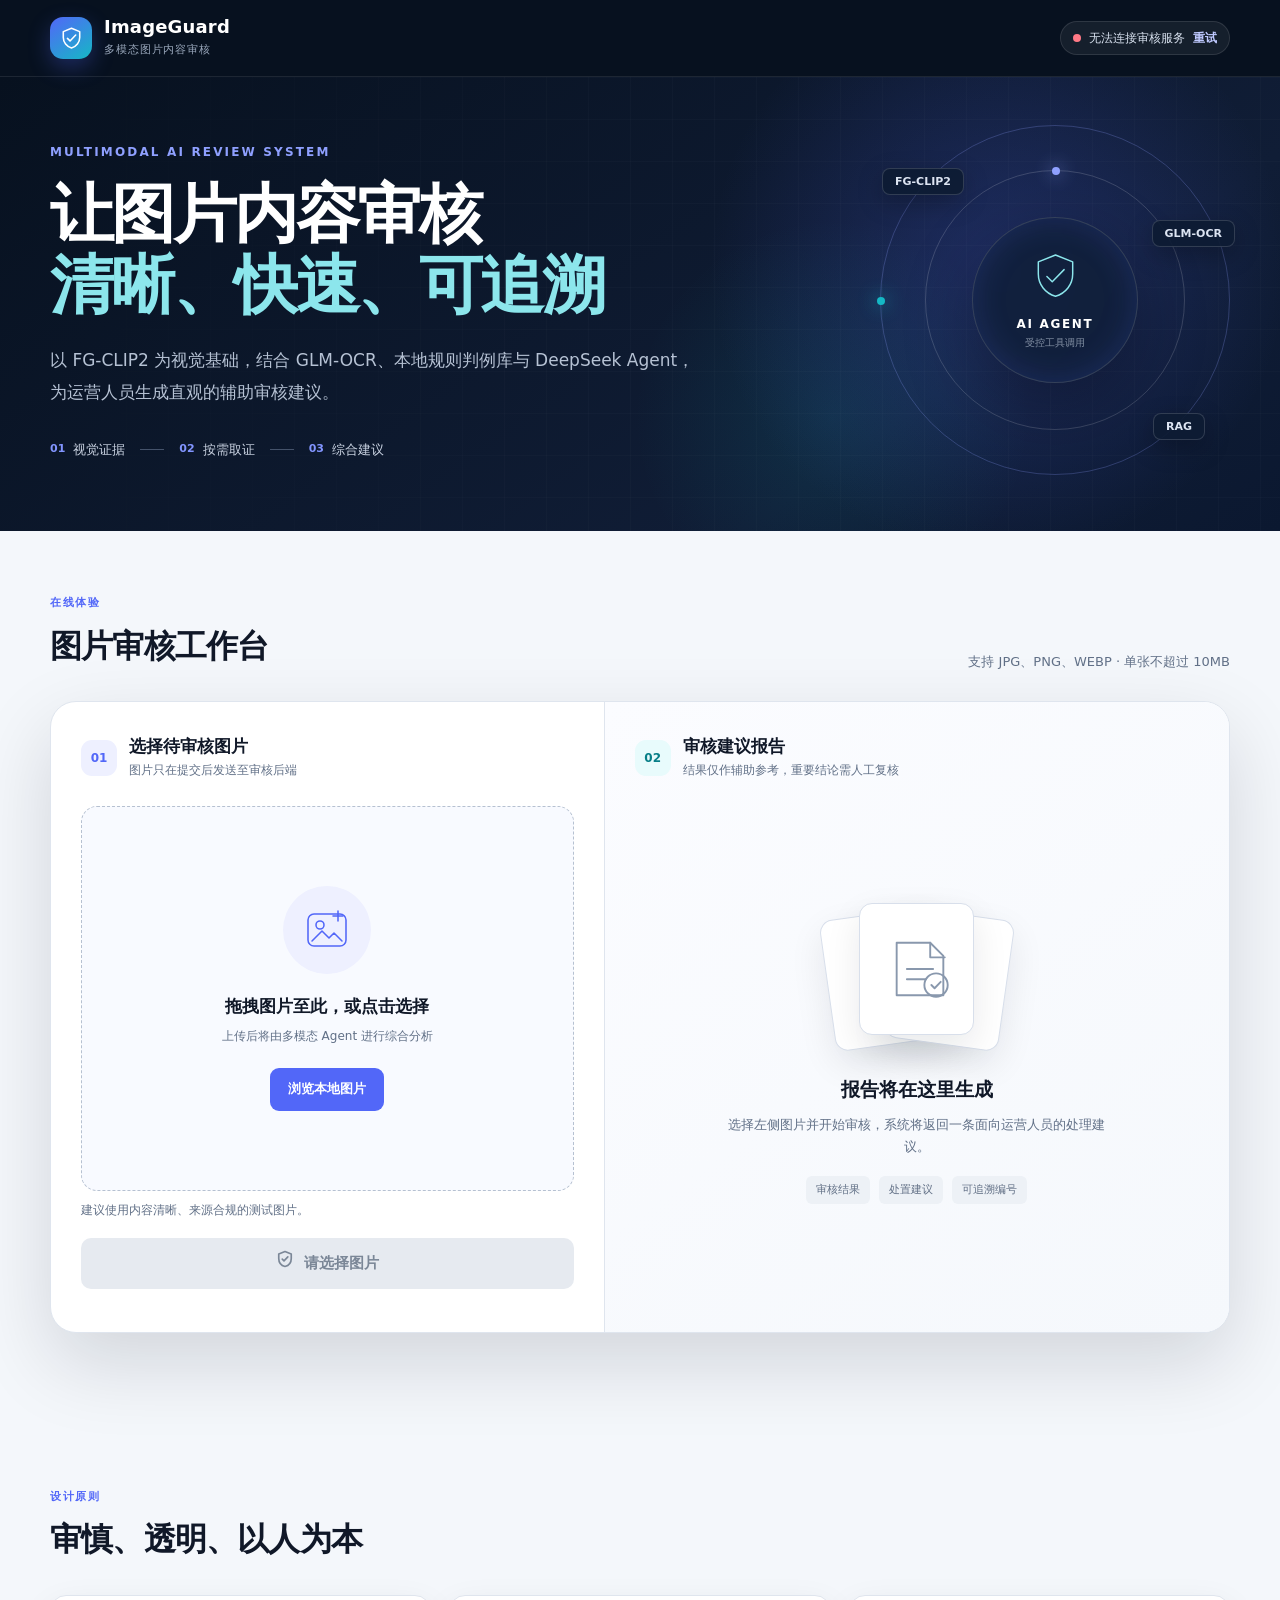
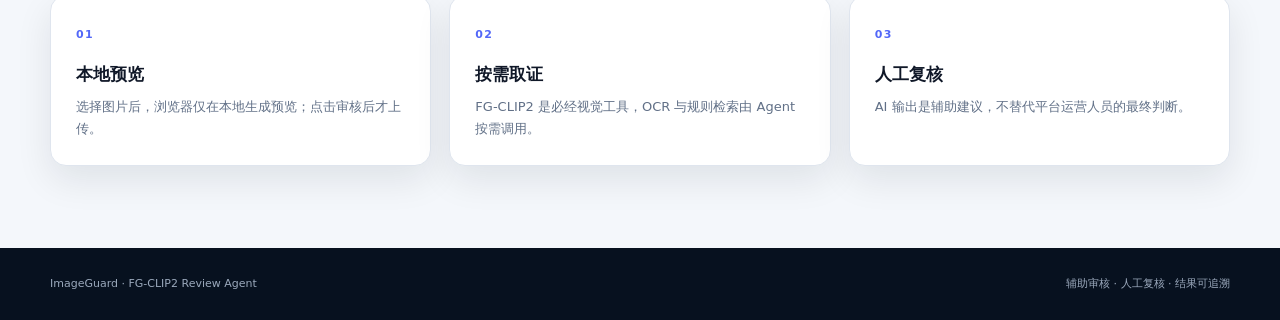
==== frontend/index.html @ df803a8f "feat: add local RAG and review frontend Co-Authored-By: Claude <noreply@anthropic.com>" ====
<!doctype html>
<html lang="zh-CN">
<head>
  <meta charset="utf-8">
  <meta name="viewport" content="width=device-width, initial-scale=1">
  <meta name="description" content="基于 FG-CLIP2、GLM-OCR、RAG 与 DeepSeek Agent 的图片内容辅助审核系统">
  <title>ImageGuard｜智能图片审核</title>
  <link rel="stylesheet" href="./styles.css">
  <script src="./app.js" defer></script>
</head>
<body>
  <a class="skip-link" href="#reviewWorkspace">跳到审核工作台</a>

  <div id="modeBanner" class="mode-banner" hidden>
    <div class="shell mode-banner__inner">
      <strong id="modeBannerTitle">本地界面预览</strong>
      <span id="modeBannerText">当前为离线预览，可体验选图与页面交互。启动后端后请访问 http://localhost:8000/ 进行审核。</span>
      <button id="copyAddressButton" class="banner-action" type="button">复制访问地址</button>
    </div>
  </div>

  <header class="topbar">
    <div class="shell topbar__inner">
      <a class="brand" href="./" aria-label="ImageGuard 首页">
        <span class="brand__mark" aria-hidden="true">
          <svg viewBox="0 0 32 32"><path d="M16 3 5.5 7.2v7.4c0 6.4 4.3 11.9 10.5 13.6 6.2-1.7 10.5-7.2 10.5-13.6V7.2L16 3Z"/><path d="m10.8 15.9 3.3 3.2 7.3-7.5"/></svg>
        </span>
        <span class="brand__text"><strong>ImageGuard</strong><small>多模态图片内容审核</small></span>
      </a>

      <div class="topbar__right">
        <div id="servicePill" class="service-pill service-pill--checking" role="status" aria-live="polite">
          <span class="service-pill__dot" aria-hidden="true"></span>
          <span id="serviceText">正在连接审核服务</span>
          <button id="healthRetryButton" class="inline-action" type="button" hidden>重试</button>
        </div>
      </div>
    </div>
  </header>

  <main>
    <section class="hero shell" aria-labelledby="heroTitle">
      <div class="hero__copy">
        <span class="hero__kicker">MULTIMODAL AI REVIEW SYSTEM</span>
        <h1 id="heroTitle">让图片内容审核<br><em>清晰、快速、可追溯</em></h1>
        <p>以 FG-CLIP2 为视觉基础，结合 GLM-OCR、本地规则判例库与 DeepSeek Agent，为运营人员生成直观的辅助审核建议。</p>
        <div class="capability-row" aria-label="系统能力">
          <span><b>01</b> 视觉证据</span>
          <i aria-hidden="true"></i>
          <span><b>02</b> 按需取证</span>
          <i aria-hidden="true"></i>
          <span><b>03</b> 综合建议</span>
        </div>
      </div>

      <div class="hero__visual" aria-hidden="true">
        <div class="visual-orbit visual-orbit--outer"></div>
        <div class="visual-orbit visual-orbit--inner"></div>
        <div class="visual-core">
          <svg viewBox="0 0 64 64"><path d="M32 7 12 15v14c0 12.2 8.2 22.6 20 26 11.8-3.4 20-13.8 20-26V15L32 7Z"/><path d="m22 32 6.2 6L42 24"/></svg>
          <strong>AI AGENT</strong><span>受控工具调用</span>
        </div>
        <span class="orbit-chip orbit-chip--vision">FG-CLIP2</span>
        <span class="orbit-chip orbit-chip--ocr">GLM-OCR</span>
        <span class="orbit-chip orbit-chip--rag">RAG</span>
      </div>
    </section>

    <section id="reviewWorkspace" class="workspace-section" aria-labelledby="workspaceTitle">
      <div class="shell">
        <div class="section-heading">
          <div><span>在线体验</span><h2 id="workspaceTitle">图片审核工作台</h2></div>
          <p>支持 JPG、PNG、WEBP · 单张不超过 10MB</p>
        </div>

        <div class="review-board">
          <section class="upload-pane" aria-labelledby="uploadTitle">
            <div class="pane-heading">
              <span class="pane-number">01</span>
              <div><h3 id="uploadTitle">选择待审核图片</h3><p>图片只在提交后发送至审核后端</p></div>
            </div>

            <input id="fileInput" class="sr-only" type="file" accept="image/jpeg,image/png,image/webp">
            <button id="dropZone" class="drop-zone" type="button" aria-describedby="fileHelp">
              <span id="emptyUpload" class="empty-upload">
                <span class="empty-upload__icon" aria-hidden="true">
                  <svg viewBox="0 0 48 48"><rect x="5" y="8" width="38" height="32" rx="6"/><circle cx="17" cy="19" r="4"/><path d="m9 35 10-10 7 7 5-5 8 8"/><path d="M35 5v10m-5-5h10"/></svg>
                </span>
                <strong>拖拽图片至此，或点击选择</strong>
                <span>上传后将由多模态 Agent 进行综合分析</span>
                <span class="choose-button">浏览本地图片</span>
              </span>
              <span id="previewWrap" class="preview-wrap" hidden>
                <img id="imagePreview" alt="待审核图片预览">
                <span class="preview-shade"><b>待审核图片</b><small>点击可重新选择</small></span>
              </span>
            </button>

            <p id="fileHelp" class="file-help">建议使用内容清晰、来源合规的测试图片。</p>
            <div id="localError" class="notice notice--error" role="alert" hidden></div>

            <div id="fileInfo" class="file-info" hidden>
              <span class="file-info__icon" aria-hidden="true">
                <svg viewBox="0 0 24 24"><path d="M6 3h8l4 4v14H6z"/><path d="M14 3v5h5"/></svg>
              </span>
              <div class="file-info__copy"><strong id="fileName"></strong><span id="fileMeta"></span></div>
              <button id="removeButton" class="icon-button" type="button" aria-label="移除所选图片">
                <svg viewBox="0 0 24 24" aria-hidden="true"><path d="m7 7 10 10M17 7 7 17"/></svg>
              </button>
            </div>

            <button id="reviewButton" class="primary-button" type="button" disabled>
              <span id="reviewButtonIcon" aria-hidden="true">
                <svg viewBox="0 0 24 24"><path d="M12 3 4.5 6v5.3c0 4.6 3.1 8.5 7.5 9.7 4.4-1.2 7.5-5.1 7.5-9.7V6L12 3Z"/><path d="m8.7 12.2 2.1 2.1 4.6-4.8"/></svg>
              </span>
              <span id="reviewButtonText">请选择图片</span>
            </button>
          </section>

          <section id="resultPane" class="result-pane" aria-labelledby="resultTitle" aria-busy="false">
            <div class="pane-heading">
              <span class="pane-number pane-number--cyan">02</span>
              <div><h3 id="resultTitle" tabindex="-1">审核建议报告</h3><p>结果仅作辅助参考，重要结论需人工复核</p></div>
              <span id="resultModeBadge" class="mode-badge" hidden>MOCK</span>
            </div>

            <div id="emptyResult" class="result-view result-view--empty">
              <div class="empty-report" aria-hidden="true">
                <span></span><span></span><span></span>
                <svg viewBox="0 0 48 48"><path d="M8 6h23l9 9v27H8z"/><path d="M31 6v10h10M15 24h18M15 31h13"/><circle cx="35" cy="35" r="8"/><path d="m31.8 35 2.2 2.2 4.2-4.4"/></svg>
              </div>
              <h4>报告将在这里生成</h4>
              <p>选择左侧图片并开始审核，系统将返回一条面向运营人员的处理建议。</p>
              <ul><li>审核结果</li><li>处置建议</li><li>可追溯编号</li></ul>
            </div>

            <div id="loadingResult" class="result-view result-view--loading" hidden>
              <div class="scan-visual" aria-hidden="true">
                <span class="scan-visual__frame"></span><span class="scan-visual__line"></span>
                <svg viewBox="0 0 48 48"><path d="M8 6h23l9 9v27H8z"/><path d="M31 6v10h10M15 24h18M15 31h13"/></svg>
              </div>
              <span class="loading-label">AGENT RUNNING</span>
              <h4>正在生成审核建议</h4>
              <p id="loadingAnnouncement" role="status" aria-live="polite">图片已上传，审核服务正在处理中。</p>
              <span id="elapsedTime" class="elapsed-time" aria-hidden="true">00:00</span>
              <button id="cancelButton" class="secondary-button" type="button">取消等待</button>
            </div>

            <div id="successResult" class="result-view result-view--success" hidden>
              <div class="result-status-row">
                <span id="resultIcon" class="result-icon" aria-hidden="true"></span>
                <div><span id="displayHint" class="display-hint">审核建议已生成</span><h4>内容审核建议</h4></div>
              </div>
              <blockquote id="suggestionText" class="suggestion-text"></blockquote>
              <p class="visual-note">色彩与图标由页面依据建议文本进行视觉呈现，仅用于提高可读性，不改变后端返回内容。</p>
              <div class="trace-row">
                <div><span>审核编号</span><code id="requestId"></code></div>
                <button id="copyIdButton" class="copy-button" type="button">
                  <svg viewBox="0 0 24 24" aria-hidden="true"><rect x="8" y="8" width="11" height="11" rx="2"/><path d="M16 8V6a2 2 0 0 0-2-2H6a2 2 0 0 0-2 2v8a2 2 0 0 0 2 2h2"/></svg>
                  <span>复制编号</span>
                </button>
              </div>
              <button id="restartButton" class="secondary-button" type="button">审核另一张图片</button>
            </div>

            <div id="errorResult" class="result-view result-view--error" role="alert" hidden>
              <span class="error-mark" aria-hidden="true">
                <svg viewBox="0 0 48 48"><circle cx="24" cy="24" r="19"/><path d="M24 14v13m0 7h.01"/></svg>
              </span>
              <span class="error-label">REQUEST INTERRUPTED</span>
              <h4 id="errorTitle" tabindex="-1">审核未完成</h4>
              <p id="errorMessage"></p>
              <div id="errorMeta" class="error-meta" hidden>
                <span id="errorCodeWrap">错误代码 <code id="errorCode"></code></span>
                <span id="errorIdWrap">请求编号 <code id="errorId"></code></span>
              </div>
              <button id="retryButton" class="secondary-button" type="button">重新尝试</button>
            </div>
          </section>
        </div>
      </div>
    </section>

    <section class="trust-section shell" aria-labelledby="trustTitle">
      <div class="section-heading section-heading--dark">
        <div><span>设计原则</span><h2 id="trustTitle">审慎、透明、以人为本</h2></div>
      </div>
      <div class="trust-grid">
        <article><span>01</span><h3>本地预览</h3><p>选择图片后，浏览器仅在本地生成预览；点击审核后才上传。</p></article>
        <article><span>02</span><h3>按需取证</h3><p>FG-CLIP2 是必经视觉工具，OCR 与规则检索由 Agent 按需调用。</p></article>
        <article><span>03</span><h3>人工复核</h3><p>AI 输出是辅助建议，不替代平台运营人员的最终判断。</p></article>
      </div>
    </section>
  </main>

  <footer class="footer">
    <div class="shell"><span>ImageGuard · FG-CLIP2 Review Agent</span><span>辅助审核 · 人工复核 · 结果可追溯</span></div>
  </footer>

  <div id="toast" class="toast" role="status" aria-live="polite" hidden></div>
</body>
</html>
---- frontend/styles.css ----
:root {
  --navy-950: #07111f;
  --navy-900: #0b172a;
  --navy-800: #12223a;
  --ink: #101828;
  --muted: #617087;
  --line: #dfe5ee;
  --paper: #ffffff;
  --canvas: #f4f7fb;
  --indigo: #5267f8;
  --indigo-dark: #3949d7;
  --indigo-soft: #eef0ff;
  --cyan: #15b8c5;
  --cyan-soft: #e8fbfc;
  --green: #138a63;
  --green-soft: #eaf8f2;
  --amber: #c27616;
  --amber-soft: #fff6e7;
  --red: #c43d4b;
  --red-soft: #fff0f2;
  --shadow-lg: 0 30px 80px rgb(7 17 31 / 14%);
  --shadow-md: 0 14px 36px rgb(7 17 31 / 9%);
  --radius-lg: 26px;
  --radius-md: 16px;
  --radius-sm: 10px;
}

* { box-sizing: border-box; }
html { scroll-behavior: smooth; }
body {
  margin: 0;
  overflow-x: hidden;
  color: var(--ink);
  background: var(--canvas);
  font: 15px/1.7 "Microsoft YaHei", "PingFang SC", "Noto Sans CJK SC", system-ui, sans-serif;
}
button, input { font: inherit; }
button { cursor: pointer; }
h1, h2, h3, h4, p, blockquote, ul { margin: 0; }
ul { padding: 0; list-style: none; }
svg { fill: none; stroke: currentColor; stroke-linecap: round; stroke-linejoin: round; }
[hidden] { display: none !important; }

.shell { width: min(1180px, calc(100% - 48px)); margin-inline: auto; }
.sr-only {
  position: absolute; width: 1px; height: 1px; padding: 0; margin: -1px;
  overflow: hidden; clip: rect(0 0 0 0); white-space: nowrap; border: 0;
}
.skip-link {
  position: fixed; z-index: 100; top: 8px; left: 8px; transform: translateY(-150%);
  padding: 8px 14px; color: #fff; background: var(--indigo); border-radius: 8px;
}
.skip-link:focus { transform: translateY(0); }
:focus-visible { outline: 3px solid rgb(82 103 248 / 40%); outline-offset: 3px; }

/* Mode banner */
.mode-banner { color: #fff; background: #8a4b10; }
.mode-banner--mock { background: #7c3e0d; }
.mode-banner__inner {
  min-height: 42px; display: flex; align-items: center; justify-content: center;
  gap: 12px; font-size: 13px; text-align: center;
}
.mode-banner strong { white-space: nowrap; }
.banner-action {
  color: #fff; background: rgb(255 255 255 / 12%); border: 1px solid rgb(255 255 255 / 45%);
  border-radius: 7px; padding: 3px 10px; white-space: nowrap;
}

/* Navigation */
.topbar { position: relative; z-index: 5; background: var(--navy-950); border-bottom: 1px solid rgb(255 255 255 / 9%); }
.topbar__inner { min-height: 76px; display: flex; align-items: center; justify-content: space-between; gap: 24px; }
.brand { display: flex; align-items: center; gap: 12px; color: #fff; text-decoration: none; }
.brand__mark {
  width: 42px; height: 42px; display: grid; place-items: center;
  color: #fff; background: linear-gradient(145deg, var(--indigo), var(--cyan)); border-radius: 13px;
  box-shadow: 0 8px 22px rgb(82 103 248 / 30%);
}
.brand__mark svg { width: 25px; stroke-width: 2; }
.brand__text strong { display: block; font-size: 18px; letter-spacing: .01em; line-height: 1.2; }
.brand__text small { display: block; margin-top: 3px; color: #9aa8bc; font-size: 11px; letter-spacing: .08em; }
.topbar__right { display: flex; align-items: center; gap: 18px; }
.project-label { color: #9aa8bc; font-size: 12px; }
.service-pill {
  display: inline-flex; align-items: center; gap: 8px; min-height: 34px; padding: 6px 12px;
  color: #d8e1ef; background: rgb(255 255 255 / 6%); border: 1px solid rgb(255 255 255 / 11%);
  border-radius: 999px; font-size: 12px;
}
.service-pill__dot { width: 8px; height: 8px; border-radius: 50%; background: #8b99ad; }
.service-pill--checking .service-pill__dot { background: #8da0ff; animation: pulse 1.4s ease-in-out infinite; }
.service-pill--ready .service-pill__dot { background: #43d5a0; box-shadow: 0 0 0 4px rgb(67 213 160 / 12%); }
.service-pill--mock .service-pill__dot { background: #ffb35c; box-shadow: 0 0 0 4px rgb(255 179 92 / 12%); }
.service-pill--error .service-pill__dot { background: #ff7986; }
.inline-action { padding: 0; border: 0; color: #bfc9ff; background: none; font-weight: 700; }
@keyframes pulse { 50% { opacity: .35; } }

/* Hero */
.hero {
  position: relative; display: grid; grid-template-columns: 1.2fr .8fr; align-items: center;
  min-height: 430px; padding-block: 48px 56px; color: #fff;
}
.hero::before {
  content: ""; position: absolute; z-index: -2; top: 0; bottom: 0; left: 50%; width: 100vw;
  transform: translateX(-50%); background:
    radial-gradient(circle at 78% 42%, rgb(82 103 248 / 24%) 0, transparent 28%),
    radial-gradient(circle at 65% 75%, rgb(21 184 197 / 12%) 0, transparent 22%),
    linear-gradient(145deg, var(--navy-950), #101d36 72%, #0b1830);
}
.hero::after {
  content: ""; position: absolute; z-index: -1; inset: 0 calc(50% - 50vw);
  opacity: .18; background-image:
    linear-gradient(rgb(255 255 255 / 10%) 1px, transparent 1px),
    linear-gradient(90deg, rgb(255 255 255 / 10%) 1px, transparent 1px);
  background-size: 42px 42px; mask-image: linear-gradient(to right, transparent, #000 45%, #000);
}
.hero__kicker { color: #8fa0ff; font-size: 12px; font-weight: 800; letter-spacing: .18em; }
.hero h1 { margin: 14px 0 22px; max-width: 720px; font-size: clamp(42px, 5vw, 66px); line-height: 1.12; letter-spacing: -.04em; }
.hero h1 em { color: #8ce6ec; font-style: normal; }
.hero__copy > p { max-width: 650px; color: #b6c2d4; font-size: 17px; line-height: 1.9; }
.capability-row { display: flex; align-items: center; gap: 15px; margin-top: 30px; color: #cbd4e3; font-size: 13px; }
.capability-row span { display: flex; align-items: center; gap: 8px; }
.capability-row b { color: #8295ff; font-size: 11px; }
.capability-row i { width: 24px; height: 1px; background: #44526a; }

.hero__visual { position: relative; width: 350px; height: 350px; justify-self: end; }
.visual-orbit { position: absolute; inset: 0; border: 1px solid rgb(142 159 255 / 25%); border-radius: 50%; }
.visual-orbit--outer::before, .visual-orbit--inner::before {
  content: ""; position: absolute; width: 8px; height: 8px; border-radius: 50%; background: var(--cyan); box-shadow: 0 0 18px var(--cyan);
}
.visual-orbit--outer { animation: orbit 22s linear infinite; }
.visual-orbit--outer::before { top: 49%; left: -4px; }
.visual-orbit--inner { inset: 45px; border-color: rgb(255 255 255 / 16%); animation: orbit 15s linear infinite reverse; }
.visual-orbit--inner::before { top: -4px; left: 49%; background: #8fa0ff; box-shadow: 0 0 18px #8fa0ff; }
@keyframes orbit { to { transform: rotate(360deg); } }
.visual-core {
  position: absolute; inset: 92px; display: flex; flex-direction: column; align-items: center; justify-content: center;
  border: 1px solid rgb(255 255 255 / 15%); border-radius: 50%; background: rgb(17 31 57 / 88%);
  box-shadow: inset 0 0 32px rgb(82 103 248 / 18%), 0 24px 70px rgb(0 0 0 / 30%); backdrop-filter: blur(8px);
}
.visual-core svg { width: 55px; color: #8ce6ec; stroke-width: 1.7; }
.visual-core strong { margin-top: 10px; font-size: 12px; letter-spacing: .14em; }
.visual-core span { color: #8390a4; font-size: 10px; }
.orbit-chip {
  position: absolute; padding: 7px 12px; border: 1px solid rgb(255 255 255 / 15%); border-radius: 8px;
  color: #dce4f2; background: rgb(14 28 51 / 92%); box-shadow: 0 8px 25px rgb(0 0 0 / 25%); font: 700 11px/1 system-ui;
}
.orbit-chip--vision { top: 43px; left: 2px; }
.orbit-chip--ocr { right: -5px; top: 95px; }
.orbit-chip--rag { right: 25px; bottom: 35px; }

/* Workspace */
.workspace-section { padding: 58px 0 74px; background: var(--canvas); }
.section-heading { display: flex; align-items: end; justify-content: space-between; gap: 20px; margin-bottom: 28px; }
.section-heading > div > span { color: var(--indigo); font-size: 11px; font-weight: 800; letter-spacing: .15em; text-transform: uppercase; }
.section-heading h2 { margin-top: 4px; font-size: 32px; letter-spacing: -.025em; }
.section-heading > p { color: var(--muted); font-size: 13px; }
.review-board {
  display: grid; grid-template-columns: minmax(0, .94fr) minmax(0, 1.06fr);
  overflow: hidden; border: 1px solid var(--line); border-radius: var(--radius-lg); background: var(--paper); box-shadow: var(--shadow-lg);
}
.upload-pane, .result-pane { padding: 30px; min-width: 0; }
.upload-pane { border-right: 1px solid var(--line); }
.result-pane { background: linear-gradient(145deg, #fbfcff, #f5f8fc); }
.pane-heading { display: flex; align-items: center; gap: 12px; min-height: 52px; margin-bottom: 22px; }
.pane-heading h3 { font-size: 17px; line-height: 1.35; }
.pane-heading p { margin-top: 2px; color: var(--muted); font-size: 12px; }
.pane-number {
  display: grid; place-items: center; width: 36px; height: 36px; flex: 0 0 auto;
  color: var(--indigo); background: var(--indigo-soft); border-radius: 11px; font-size: 12px; font-weight: 800;
}
.pane-number--cyan { color: #087f88; background: var(--cyan-soft); }
.mode-badge { margin-left: auto; padding: 4px 8px; color: #9b5b0c; background: var(--amber-soft); border-radius: 6px; font-size: 10px; font-weight: 800; letter-spacing: .08em; }

/* Upload */
.drop-zone {
  position: relative; width: 100%; min-height: 385px; overflow: hidden; padding: 0;
  border: 1.5px dashed #b6c1d1; border-radius: var(--radius-md); color: inherit; background: #f8faff;
  transition: border-color .18s ease, background .18s ease, transform .18s ease;
}
.drop-zone:hover, .drop-zone.is-dragover { border-color: var(--indigo); background: var(--indigo-soft); transform: translateY(-2px); }
.drop-zone:disabled { cursor: not-allowed; opacity: .72; transform: none; }
.empty-upload { display: flex; min-height: 383px; padding: 34px; flex-direction: column; align-items: center; justify-content: center; text-align: center; }
.empty-upload__icon { display: grid; place-items: center; width: 88px; height: 88px; margin-bottom: 18px; color: var(--indigo); background: var(--indigo-soft); border-radius: 50%; }
.empty-upload__icon svg { width: 48px; stroke-width: 1.55; }
.empty-upload strong { font-size: 17px; }
.empty-upload > span:not(.empty-upload__icon):not(.choose-button) { margin-top: 5px; color: var(--muted); font-size: 12px; }
.choose-button { margin-top: 22px; padding: 10px 18px; color: #fff; background: var(--indigo); border-radius: 9px; font-size: 13px; font-weight: 700; }
.preview-wrap { position: relative; display: block; min-height: 383px; }
.preview-wrap img { display: block; width: 100%; height: 383px; object-fit: contain; background: #e9eef5; }
.preview-shade {
  position: absolute; right: 12px; bottom: 12px; left: 12px; display: flex; justify-content: space-between; gap: 10px;
  padding: 10px 13px; color: #fff; background: rgb(7 17 31 / 75%); border: 1px solid rgb(255 255 255 / 14%); border-radius: 9px; backdrop-filter: blur(8px); text-align: left;
}
.preview-shade b { font-size: 12px; }
.preview-shade small { color: #c5cfdd; }
.file-help { margin-top: 9px; color: var(--muted); font-size: 12px; }
.notice { margin-top: 12px; padding: 10px 13px; border-radius: 9px; font-size: 12px; }
.notice--error { color: var(--red); background: var(--red-soft); border: 1px solid #f3c4ca; }
.file-info { display: flex; align-items: center; gap: 11px; margin-top: 14px; padding: 11px 12px; border: 1px solid var(--line); border-radius: 11px; }
.file-info__icon { display: grid; place-items: center; width: 34px; height: 34px; flex: 0 0 auto; color: var(--indigo); background: var(--indigo-soft); border-radius: 8px; }
.file-info__icon svg { width: 19px; stroke-width: 1.8; }
.file-info__copy { min-width: 0; flex: 1; }
.file-info__copy strong { display: block; overflow: hidden; text-overflow: ellipsis; white-space: nowrap; font-size: 12px; }
.file-info__copy span { display: block; color: var(--muted); font-size: 11px; }
.icon-button { display: grid; place-items: center; width: 34px; height: 34px; padding: 0; color: var(--muted); background: transparent; border: 0; border-radius: 8px; }
.icon-button:hover { color: var(--red); background: var(--red-soft); }
.icon-button svg { width: 18px; stroke-width: 2; }
.primary-button, .secondary-button {
  display: inline-flex; align-items: center; justify-content: center; gap: 9px; min-height: 48px; padding: 11px 18px;
  border-radius: 10px; font-weight: 700; transition: background .16s ease, transform .16s ease, border-color .16s ease;
}
.primary-button { width: 100%; margin-top: 18px; border: 0; color: #fff; background: linear-gradient(135deg, var(--indigo), #4357ed); box-shadow: 0 10px 25px rgb(82 103 248 / 24%); }
.primary-button:hover:not(:disabled) { transform: translateY(-1px); background: linear-gradient(135deg, #6074ff, var(--indigo-dark)); }
.primary-button:disabled { color: #7b8797; background: #e6eaf0; box-shadow: none; cursor: not-allowed; }
.primary-button svg { width: 20px; stroke-width: 2; }
.secondary-button { color: var(--indigo); background: #fff; border: 1px solid #bfc8d6; }
.secondary-button:hover { border-color: var(--indigo); background: var(--indigo-soft); }

/* Results */
.result-view { min-height: 496px; }
.result-view--empty, .result-view--loading, .result-view--error { display: flex; flex-direction: column; align-items: center; justify-content: center; text-align: center; padding: 30px 24px; }
.empty-report { position: relative; width: 180px; height: 150px; margin-bottom: 20px; }
.empty-report > span { position: absolute; width: 115px; height: 132px; border: 1px solid #d8dfeb; border-radius: 13px; background: #fff; box-shadow: var(--shadow-md); }
.empty-report > span:nth-child(1) { left: 0; top: 10px; transform: rotate(-8deg); }
.empty-report > span:nth-child(2) { right: 0; top: 10px; transform: rotate(8deg); }
.empty-report > span:nth-child(3) { left: 32px; top: 0; }
.empty-report svg { position: absolute; z-index: 2; left: 58px; top: 31px; width: 70px; color: #8998ad; stroke-width: 1.3; }
.result-view h4 { font-size: 19px; }
.result-view--empty > p { max-width: 390px; margin-top: 8px; color: var(--muted); font-size: 13px; }
.result-view--empty ul { display: flex; gap: 9px; margin-top: 18px; }
.result-view--empty li { padding: 5px 10px; color: #627086; background: #edf1f6; border-radius: 6px; font-size: 11px; }
.scan-visual { position: relative; display: grid; place-items: center; width: 122px; height: 122px; margin-bottom: 18px; color: var(--indigo); }
.scan-visual__frame { position: absolute; inset: 0; border: 1px solid #c6ceff; border-radius: 22px; background: var(--indigo-soft); }
.scan-visual__line { position: absolute; z-index: 2; left: 17px; right: 17px; height: 2px; background: var(--cyan); box-shadow: 0 0 12px var(--cyan); animation: scan 2s ease-in-out infinite; }
.scan-visual svg { position: relative; z-index: 1; width: 56px; stroke-width: 1.4; }
@keyframes scan { 0%,100% { transform: translateY(-35px); } 50% { transform: translateY(35px); } }
.loading-label, .error-label { color: var(--indigo); font-size: 10px; font-weight: 800; letter-spacing: .14em; }
.result-view--loading h4, .result-view--error h4 { margin-top: 5px; }
.result-view--loading p, .result-view--error > p { max-width: 380px; margin-top: 7px; color: var(--muted); font-size: 13px; }
.elapsed-time { margin: 16px 0; color: var(--navy-800); font: 700 28px/1 "Consolas", monospace; letter-spacing: .04em; }
.result-view--success { padding: 12px 0 0; }
.result-status-row { display: flex; align-items: center; gap: 13px; margin-bottom: 20px; }
.result-icon { display: grid; place-items: center; width: 47px; height: 47px; flex: 0 0 auto; color: var(--indigo); background: var(--indigo-soft); border-radius: 13px; }
.result-icon svg { width: 25px; stroke-width: 1.9; }
.result-icon.is-safe { color: var(--green); background: var(--green-soft); }
.result-icon.is-watch { color: var(--amber); background: var(--amber-soft); }
.result-icon.is-high { color: var(--red); background: var(--red-soft); }
.display-hint { color: var(--muted); font-size: 11px; }
.suggestion-text { min-height: 170px; padding: 21px 22px; color: var(--navy-800); background: #fff; border: 1px solid var(--line); border-left: 4px solid var(--indigo); border-radius: 12px; font-size: 16px; line-height: 1.9; white-space: pre-wrap; overflow-wrap: anywhere; }
.success-safe .suggestion-text { border-left-color: var(--green); }
.success-watch .suggestion-text { border-left-color: var(--amber); }
.success-high .suggestion-text { border-left-color: var(--red); }
.visual-note { margin-top: 9px; color: var(--muted); font-size: 11px; }
.trace-row { display: flex; align-items: center; justify-content: space-between; gap: 14px; margin-top: 19px; padding: 13px 14px; background: #edf1f6; border-radius: 10px; }
.trace-row > div { min-width: 0; }
.trace-row span { display: block; color: var(--muted); font-size: 10px; }
.trace-row code { display: block; overflow-wrap: anywhere; color: var(--navy-800); font-size: 12px; }
.copy-button { display: flex; align-items: center; gap: 6px; flex: 0 0 auto; padding: 6px 10px; color: var(--indigo); background: #fff; border: 1px solid #c7ceda; border-radius: 7px; font-size: 11px; font-weight: 700; }
.copy-button svg { width: 15px; stroke-width: 1.8; }
.result-view--success > .secondary-button { margin-top: 17px; }
.error-mark { display: grid; place-items: center; width: 82px; height: 82px; margin-bottom: 15px; color: var(--red); background: var(--red-soft); border-radius: 50%; }
.error-mark svg { width: 45px; stroke-width: 1.8; }
.error-label { color: var(--red); }
.error-meta { display: flex; flex-wrap: wrap; justify-content: center; gap: 10px 18px; margin: 13px 0; color: var(--muted); font-size: 11px; }
.error-meta code { color: var(--ink); }

/* Trust */
.trust-section { padding: 76px 0 82px; }
.section-heading--dark { color: var(--ink); }
.trust-grid { display: grid; grid-template-columns: repeat(3, 1fr); gap: 18px; }
.trust-grid article { padding: 25px; border: 1px solid var(--line); border-radius: var(--radius-md); background: var(--paper); box-shadow: var(--shadow-md); }
.trust-grid article > span { color: var(--indigo); font-size: 11px; font-weight: 800; letter-spacing: .12em; }
.trust-grid h3 { margin-top: 14px; font-size: 17px; }
.trust-grid p { margin-top: 7px; color: var(--muted); font-size: 13px; }
.footer { color: #9ba9bc; background: var(--navy-950); }
.footer .shell { min-height: 72px; display: flex; align-items: center; justify-content: space-between; gap: 20px; font-size: 11px; }
.toast { position: fixed; z-index: 20; left: 50%; bottom: 26px; transform: translateX(-50%); padding: 10px 17px; color: #fff; background: var(--navy-950); border-radius: 999px; box-shadow: var(--shadow-md); font-size: 12px; }

@media (max-width: 900px) {
  .hero { grid-template-columns: 1fr; min-height: auto; }
  .hero__visual { display: none; }
  .review-board { grid-template-columns: 1fr; }
  .upload-pane { border-right: 0; border-bottom: 1px solid var(--line); }
  .result-view { min-height: 420px; }
}
@media (max-width: 640px) {
  .shell { width: min(100% - 28px, 1180px); }
  .mode-banner__inner { flex-wrap: wrap; padding-block: 8px; }
  .topbar__inner { min-height: 68px; }
  .project-label { display: none; }
  .brand__text small { display: none; }
  .hero { padding-block: 45px 54px; }
  .hero h1 { font-size: 38px; }
  .hero__copy > p { font-size: 15px; }
  .capability-row { gap: 8px; flex-wrap: wrap; }
  .capability-row i { width: 13px; }
  .workspace-section, .trust-section { padding-block: 50px; }
  .section-heading { align-items: flex-start; flex-direction: column; }
  .section-heading h2 { font-size: 27px; }
  .upload-pane, .result-pane { padding: 20px; }
  .drop-zone, .empty-upload, .preview-wrap { min-height: 310px; }
  .preview-wrap img { height: 310px; }
  .result-view { min-height: 360px; }
  .trace-row { align-items: flex-start; flex-direction: column; }
  .trust-grid { grid-template-columns: 1fr; }
  .footer .shell { align-items: flex-start; flex-direction: column; justify-content: center; padding-block: 15px; }
}
@media (prefers-reduced-motion: reduce) {
  *, *::before, *::after { scroll-behavior: auto !important; animation-duration: .01ms !important; animation-iteration-count: 1 !important; transition-duration: .01ms !important; }
}
@media (forced-colors: active) {
  .brand__mark, .pane-number, .result-icon, .empty-upload__icon { border: 1px solid CanvasText; }
}
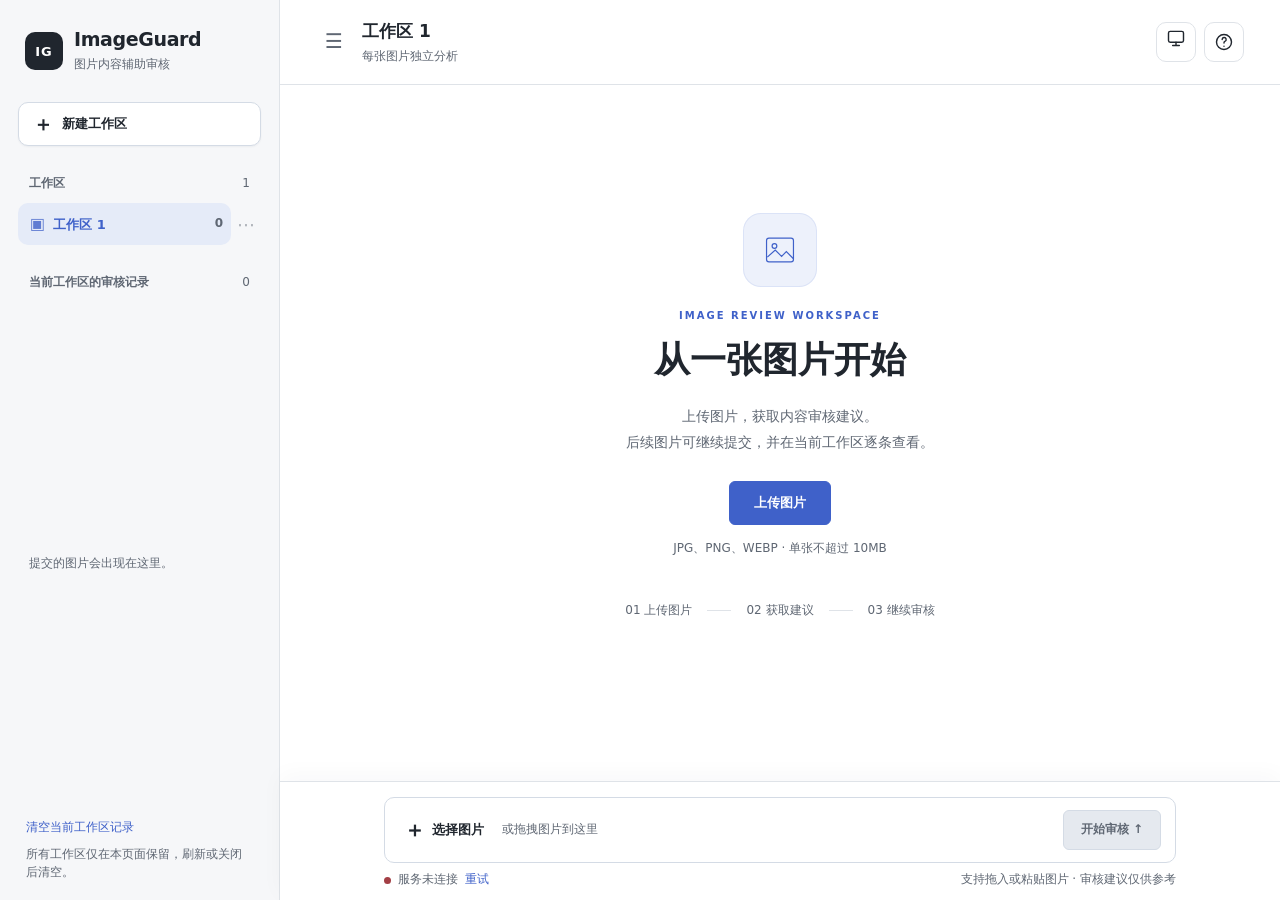
==== commit 1f6df07d: "feat: ship trained review pipeline and standalone frontend" ====
--- a/frontend/index.html
+++ b/frontend/index.html
@@ -1,202 +1,151 @@
 <!doctype html>
-<html lang="zh-CN">
+<html lang="zh-CN" data-theme="system">
 <head>
   <meta charset="utf-8">
   <meta name="viewport" content="width=device-width, initial-scale=1">
-  <meta name="description" content="基于 FG-CLIP2、GLM-OCR、RAG 与 DeepSeek Agent 的图片内容辅助审核系统">
-  <title>ImageGuard｜智能图片审核</title>
+  <title>ImageGuard · 多模态图片内容审核</title>
   <link rel="stylesheet" href="./styles.css">
+  <link rel="stylesheet" href="./landing.css">
+  <script src="./config.js" defer></script>
   <script src="./app.js" defer></script>
 </head>
 <body>
-  <a class="skip-link" href="#reviewWorkspace">跳到审核工作台</a>
+  <a id="skipLink" class="skip-link" href="#landingMain">跳到主要内容</a>
 
-  <div id="modeBanner" class="mode-banner" hidden>
-    <div class="shell mode-banner__inner">
-      <strong id="modeBannerTitle">本地界面预览</strong>
-      <span id="modeBannerText">当前为离线预览，可体验选图与页面交互。启动后端后请访问 http://localhost:8000/ 进行审核。</span>
-      <button id="copyAddressButton" class="banner-action" type="button">复制访问地址</button>
-    </div>
+  <div id="landingPage" class="landing-page">
+    <header id="landingNav" class="landing-nav">
+      <a id="landingBrand" class="landing-brand" href="#home" aria-label="返回 ImageGuard 展示页顶部"><span class="landing-brand-mark" aria-hidden="true">IG</span><span><strong>ImageGuard</strong><small>图片内容辅助审核</small></span></a>
+      <nav class="landing-links" aria-label="展示页导航">
+        <a href="#principles">设计原则</a><a href="#workflow">审核流程</a><a href="#boundaries">数据边界</a><a href="#usage">使用说明</a>
+      </nav>
+      <div class="landing-actions">
+        <div class="theme-control">
+          <button id="landingThemeButton" class="theme-button" type="button" aria-label="选择页面外观，当前为跟随系统" aria-controls="landingThemeMenu" aria-expanded="false"><span id="landingThemeIcon" aria-hidden="true"></span><span id="landingThemeLabel" class="sr-only">跟随系统</span></button>
+          <div id="landingThemeMenu" class="theme-menu" role="menu" aria-label="页面外观" hidden>
+            <button class="theme-option" type="button" role="menuitemradio" data-theme-value="system" aria-checked="true"><span class="theme-option-icon" aria-hidden="true"><svg viewBox="0 0 24 24"><rect x="3" y="4" width="18" height="13" rx="2"/><path d="M8 21h8M12 17v4"/></svg></span><span>跟随系统</span></button>
+            <button class="theme-option" type="button" role="menuitemradio" data-theme-value="light" aria-checked="false"><span class="theme-option-icon" aria-hidden="true"><svg viewBox="0 0 24 24"><circle cx="12" cy="12" r="4"/><path d="M12 2v2m0 16v2M4.9 4.9l1.4 1.4m11.4 11.4 1.4 1.4M2 12h2m16 0h2M4.9 19.1l1.4-1.4M17.7 6.3l1.4-1.4"/></svg></span><span>日间</span></button>
+            <button class="theme-option" type="button" role="menuitemradio" data-theme-value="dark" aria-checked="false"><span class="theme-option-icon" aria-hidden="true"><svg viewBox="0 0 24 24"><path d="M20.5 14.5A8.5 8.5 0 0 1 9.5 3.5 8.5 8.5 0 1 0 20.5 14.5Z"/></svg></span><span>夜间</span></button>
+          </div>
+        </div>
+        <a id="landingWorkspaceLink" class="landing-workspace-link" href="#workspace">进入工作台</a>
+      </div>
+    </header>
+
+    <main id="landingMain" tabindex="-1">
+      <section id="overview" class="landing-hero" aria-labelledby="heroTitle">
+        <div class="hero-grid">
+          <div class="hero-copy">
+            <p class="hero-kicker">MULTIMODAL REVIEW AGENT</p>
+            <h1 id="heroTitle">让图片内容审核<br>清晰、快速、可追溯</h1>
+            <p class="hero-summary">以视觉证据为基础，由审核智能体按需调用文字识别与规则检索，为运营人员生成可复核的处理建议。</p>
+            <div class="hero-actions"><a class="hero-primary" href="#workspace">进入审核工作台</a><a class="hero-secondary" href="#workflow">查看审核流程 <span aria-hidden="true">↓</span></a></div>
+          </div>
+          <div class="hero-system">
+            <div class="hero-node node-vision"><span></span><strong>FG-CLIP2</strong><small>视觉证据</small></div>
+            <div class="hero-node node-tools"><span></span><strong>OCR · RAG</strong><small>按需取证</small></div>
+            <svg class="hero-flow-lines" viewBox="0 0 560 210" preserveAspectRatio="none" aria-hidden="true"><path d="M92 42 C122 96 190 106 244 150"/><path d="M468 42 C438 96 370 106 316 150"/><path d="M244 150h72"/></svg>
+            <article class="hero-result">
+              <div class="hero-result-heading"><div><span class="hero-result-mark" aria-hidden="true">IG</span><strong>审核建议</strong></div><span>示例输出</span></div>
+              <p>图片内容需要结合文字语境进一步确认，建议进入人工复核。</p>
+              <div class="hero-result-meta"><span>审核编号</span><code>review-7F3A</code><span class="trace-badge">可追溯</span></div>
+            </article>
+          </div>
+        </div>
+      </section>
+
+      <section id="principles" class="landing-section principles-section" aria-labelledby="principlesTitle">
+        <div class="section-intro"><span>DESIGN PRINCIPLES</span><h2 id="principlesTitle">让模型能力服务于审核判断</h2><p>系统不追求一次调用所有工具，而是围绕证据、效率与人工责任组织审核过程。</p></div>
+        <div class="principle-list">
+          <article><h3>视觉证据优先</h3><p>先从图片本身提取内容证据，保持判断与原始材料之间的联系。</p></article>
+          <article><h3>工具按需调用</h3><p>只有需要读取文字或核对规则时，智能体才调用 OCR 与轻量检索。</p></article>
+          <article><h3>人工保留最终判断</h3><p>系统输出辅助建议与审核编号，不替代运营人员作出最终决定。</p></article>
+        </div>
+      </section>
+
+      <section id="workflow" class="landing-section workflow-section" aria-labelledby="workflowTitle">
+        <div class="section-intro"><span>REVIEW WORKFLOW</span><h2 id="workflowTitle">一次审核请求如何完成</h2><p>每张图片独立处理；上一张图片和结果不会成为下一次请求的上下文。</p></div>
+        <ol class="workflow-list">
+          <li class="is-human"><span>01</span><div><h3>提交图片</h3><p>从本地选择、拖入工作区或直接粘贴截图。</p></div></li>
+          <li><span>02</span><div><h3>提取视觉证据</h3><p>FG-CLIP2 对图片内容进行基础视觉分析。</p></div></li>
+          <li><span>03</span><div><h3>判断取证需求</h3><p>智能体判断是否需要识别文字或检索相关规则。</p></div></li>
+          <li><span>04</span><div><h3>综合多源证据</h3><p>整理视觉、文字与规则片段，形成可复核的依据。</p></div></li>
+          <li><span>05</span><div><h3>生成审核建议</h3><p>返回处理建议与可追溯审核编号。</p></div></li>
+          <li class="is-human"><span>06</span><div><h3>人工复核</h3><p>运营人员结合实际业务规则确认最终结论。</p></div></li>
+        </ol>
+        <p class="workflow-note"><strong>轻量 RAG：</strong>当前规则知识规模较小，采用轻量检索减少部署复杂度，并为后续扩展保留接口。</p>
+      </section>
+
+      <section id="boundaries" class="landing-section boundary-section" aria-labelledby="boundaryTitle">
+        <div class="section-intro"><span>DATA BOUNDARIES</span><h2 id="boundaryTitle">能力分层，数据流向明确</h2><p>组件职责以数据边界划分，而不是把所有能力堆叠在一次模型调用里。</p></div>
+        <div class="boundary-map">
+          <article><span class="boundary-label">浏览器</span><h3>审核工作台</h3><p>保存当前页面中的工作区、图片预览和审核结果。</p><small>刷新或关闭后清空</small></article>
+          <div class="boundary-arrow" aria-hidden="true"><span>图片</span>→</div>
+          <article class="boundary-core"><span class="boundary-label">审核后端</span><h3>视觉分析与智能体</h3><p>FG-CLIP2 提取证据，Agent 组织工具调用，轻量 RAG 检索规则。</p><small>统一生成建议与编号</small></article>
+          <div class="boundary-arrow" aria-hidden="true"><span>按需</span>→</div>
+          <article><span class="boundary-label">外部能力</span><h3>OCR 与大语言模型</h3><p>GLM-OCR 在需要时处理图片；DeepSeek 仅接收整理后的文本证据。</p><small>不保存前端工作区结构</small></article>
+        </div>
+      </section>
+
+      <section id="usage" class="landing-section usage-section" aria-labelledby="usageTitle">
+        <div class="section-intro"><span>HOW TO USE</span><h2 id="usageTitle">从图片到建议，只需一次提交</h2></div>
+        <div class="usage-line" aria-label="使用步骤"><strong>选择工作区</strong><span>→</span><strong>拖入或粘贴图片</strong><span>→</span><strong>查看建议并继续审核</strong></div>
+        <p class="usage-meta">支持 JPG、PNG、WEBP · 单张不超过 10MB · 每张图片独立审核 · 页面记录刷新后清空</p>
+      </section>
+
+      <aside class="limitations" aria-label="系统边界说明"><strong>系统边界</strong><p>当前规则库规模较小，采用轻量检索实现。系统不自动判定最终风险等级，审核建议需要结合业务规则进行人工复核。</p></aside>
+
+      <section class="landing-final" aria-labelledby="finalTitle"><span>IMAGEGUARD WORKSPACE</span><h2 id="finalTitle"><span>开始一次清晰、可追溯的</span><span>图片审核</span></h2><a href="#workspace">进入图片审核工作台</a></section>
+    </main>
+    <footer class="landing-footer"><span>ImageGuard · 多模态图片内容审核</span><span>辅助审核 · 人工复核 · 结果可追溯</span></footer>
   </div>
 
-  <header class="topbar">
-    <div class="shell topbar__inner">
-      <a class="brand" href="./" aria-label="ImageGuard 首页">
-        <span class="brand__mark" aria-hidden="true">
-          <svg viewBox="0 0 32 32"><path d="M16 3 5.5 7.2v7.4c0 6.4 4.3 11.9 10.5 13.6 6.2-1.7 10.5-7.2 10.5-13.6V7.2L16 3Z"/><path d="m10.8 15.9 3.3 3.2 7.3-7.5"/></svg>
-        </span>
-        <span class="brand__text"><strong>ImageGuard</strong><small>多模态图片内容审核</small></span>
-      </a>
+  <div id="workspaceApp" class="app-layout" hidden inert>
+    <aside id="sidebar" class="sidebar" aria-label="工作区导航">
+      <div class="brand-row"><a class="brand" href="#home" aria-label="返回 ImageGuard 项目介绍"><span class="brand-mark" aria-hidden="true">IG</span><span><strong>ImageGuard</strong><small>图片内容辅助审核</small></span></a><button id="closeSidebar" class="icon-button mobile-only" aria-label="收起侧栏">×</button></div>
+      <button id="newWorkspace" class="new-workspace" type="button" title="创建新的图片审核分组；已有工作区会保留在左侧"><span aria-hidden="true">＋</span> 新建工作区</button>
+      <div class="history-heading"><h2 title="可切换的图片审核分组，每组有自己的图片和结果">工作区</h2><span id="groupCount">1</span></div>
+      <nav id="groupList" class="group-list" aria-label="工作区列表"></nav>
+      <div id="groupMenu" class="group-menu" role="menu" aria-label="工作区操作" hidden><button id="menuRename" type="button" role="menuitem">重命名</button><button id="menuDelete" type="button" role="menuitem">删除工作区</button></div>
+      <div class="history-heading"><h2 title="当前选中工作区内已提交的图片及审核结果">当前工作区的审核记录</h2><span id="historyCount" title="当前工作区已提交的图片张数">0</span></div>
+      <nav id="historyList" class="history-list" aria-label="审核记录"></nav>
+      <p id="historyEmpty" class="history-empty">提交的图片会出现在这里。</p>
+      <div class="sidebar-footer"><button id="clearHistory" class="text-button" type="button" disabled title="只清空当前工作区的图片和结果；其他工作区保留">清空当前工作区记录</button><p>所有工作区仅在本页面保留，刷新或关闭后清空。</p></div>
+    </aside>
+    <button id="sidebarBackdrop" class="sidebar-backdrop" aria-label="收起侧栏" hidden></button>
+    <main class="workspace">
+      <div id="dropOverlay" class="drop-overlay" aria-hidden="true" hidden><div><svg viewBox="0 0 24 24"><path d="M12 16V4m0 0L7.5 8.5M12 4l4.5 4.5M5 14v4a2 2 0 0 0 2 2h10a2 2 0 0 0 2-2v-4"/></svg><strong>松开以上传图片</strong><span>支持 JPG、PNG、WEBP</span></div></div>
+      <header class="workspace-header">
+        <button id="openSidebar" class="sidebar-toggle" type="button" aria-label="收起工作区导航" aria-controls="sidebar" aria-expanded="true" title="收起工作区导航">☰</button>
+        <div><h1 id="workspaceTitle">工作区 1</h1><p>每张图片独立分析</p></div>
+        <div class="workspace-header-actions">
+          <div class="theme-control">
+            <button id="themeButton" class="theme-button" type="button" aria-label="选择页面外观，当前为跟随系统" aria-controls="themeMenu" aria-expanded="false"><span id="themeIcon" aria-hidden="true"></span><span id="themeLabel" class="sr-only">跟随系统</span></button>
+            <div id="themeMenu" class="theme-menu" role="menu" aria-label="页面外观" hidden>
+              <button class="theme-option" type="button" role="menuitemradio" data-theme-value="system" aria-checked="true"><span class="theme-option-icon" aria-hidden="true"><svg viewBox="0 0 24 24"><rect x="3" y="4" width="18" height="13" rx="2"/><path d="M8 21h8M12 17v4"/></svg></span><span>跟随系统</span></button>
+              <button class="theme-option" type="button" role="menuitemradio" data-theme-value="light" aria-checked="false"><span class="theme-option-icon" aria-hidden="true"><svg viewBox="0 0 24 24"><circle cx="12" cy="12" r="4"/><path d="M12 2v2m0 16v2M4.9 4.9l1.4 1.4m11.4 11.4 1.4 1.4M2 12h2m16 0h2M4.9 19.1l1.4-1.4M17.7 6.3l1.4-1.4"/></svg></span><span>日间</span></button>
+              <button class="theme-option" type="button" role="menuitemradio" data-theme-value="dark" aria-checked="false"><span class="theme-option-icon" aria-hidden="true"><svg viewBox="0 0 24 24"><path d="M20.5 14.5A8.5 8.5 0 0 1 9.5 3.5 8.5 8.5 0 1 0 20.5 14.5Z"/></svg></span><span>夜间</span></button>
+            </div>
+          </div>
+          <button id="helpButton" class="header-icon-button" type="button" aria-label="查看工作台使用说明" aria-haspopup="dialog" aria-controls="helpDialog" title="使用说明"><svg viewBox="0 0 24 24" aria-hidden="true"><circle cx="12" cy="12" r="9"/><path d="M9.8 9a2.4 2.4 0 1 1 3.3 2.2c-.8.4-1.1.9-1.1 1.8v.3M12 17h.01"/></svg></button>
+        </div>
+      </header>
+      <div id="modeBanner" class="mode-banner" hidden><span id="modeText"></span><button id="copyAddress" class="text-button" hidden>复制访问地址</button></div>
+      <section id="timelineViewport" class="timeline-viewport" aria-label="连续审核工作区" tabindex="0">
+        <div id="welcome" class="welcome"><div class="welcome-mark" aria-hidden="true"><svg viewBox="0 0 48 48"><rect x="7" y="9" width="34" height="30" rx="3"/><circle cx="17" cy="19" r="3"/><path d="m8 33 10-9 8 8 6-6 9 9"/></svg></div><span class="eyebrow">IMAGE REVIEW WORKSPACE</span><h2>从一张图片开始</h2><p>上传图片，获取内容审核建议。<br>后续图片可继续提交，并在当前工作区逐条查看。</p><button id="welcomeUpload" class="primary-button">上传图片</button><p class="welcome-note">JPG、PNG、WEBP · 单张不超过 10MB</p><div class="welcome-flow" aria-label="审核流程"><span>01 上传图片</span><i aria-hidden="true"></i><span>02 获取建议</span><i aria-hidden="true"></i><span>03 继续审核</span></div></div>
+        <div id="timeline" class="timeline"></div>
+      </section>
+      <footer class="composer-container">
+        <div id="dropZone" class="composer" aria-label="图片提交区"><div id="pendingFile" class="pending-file" hidden><img id="pendingPreview" alt="待提交图片预览"><div><strong id="pendingName"></strong><span id="pendingMeta"></span></div><button id="removeFile" class="icon-button" aria-label="移除待提交图片">×</button></div><div class="composer-row"><input id="fileInput" class="sr-only" type="file" accept="image/jpeg,image/png,image/webp"><button id="chooseButton" class="choose-button" type="button"><span aria-hidden="true">＋</span> 选择图片</button><span id="composerHint">或拖拽图片到这里</span><button id="submitButton" class="primary-button" disabled>开始审核 ↑</button></div></div>
+        <p id="localError" class="local-error" role="alert" hidden></p>
+        <div class="composer-footer"><div id="serviceStatus" class="service-status" role="status" title="显示后端连接状态；模拟模式的结果不代表真实模型效果"><span class="status-dot" aria-hidden="true"></span><span id="serviceText">正在连接服务</span><button id="healthRetry" class="text-button" hidden>重试</button></div><p class="composer-note">支持拖入或粘贴图片 · 审核建议仅供参考</p></div>
+      </footer>
+    </main>
+  </div>
 
-      <div class="topbar__right">
-        <div id="servicePill" class="service-pill service-pill--checking" role="status" aria-live="polite">
-          <span class="service-pill__dot" aria-hidden="true"></span>
-          <span id="serviceText">正在连接审核服务</span>
-          <button id="healthRetryButton" class="inline-action" type="button" hidden>重试</button>
-        </div>
-      </div>
-    </div>
-  </header>
-
-  <main>
-    <section class="hero shell" aria-labelledby="heroTitle">
-      <div class="hero__copy">
-        <span class="hero__kicker">MULTIMODAL AI REVIEW SYSTEM</span>
-        <h1 id="heroTitle">让图片内容审核<br><em>清晰、快速、可追溯</em></h1>
-        <p>以 FG-CLIP2 为视觉基础，结合 GLM-OCR、本地规则判例库与 DeepSeek Agent，为运营人员生成直观的辅助审核建议。</p>
-        <div class="capability-row" aria-label="系统能力">
-          <span><b>01</b> 视觉证据</span>
-          <i aria-hidden="true"></i>
-          <span><b>02</b> 按需取证</span>
-          <i aria-hidden="true"></i>
-          <span><b>03</b> 综合建议</span>
-        </div>
-      </div>
-
-      <div class="hero__visual" aria-hidden="true">
-        <div class="visual-orbit visual-orbit--outer"></div>
-        <div class="visual-orbit visual-orbit--inner"></div>
-        <div class="visual-core">
-          <svg viewBox="0 0 64 64"><path d="M32 7 12 15v14c0 12.2 8.2 22.6 20 26 11.8-3.4 20-13.8 20-26V15L32 7Z"/><path d="m22 32 6.2 6L42 24"/></svg>
-          <strong>AI AGENT</strong><span>受控工具调用</span>
-        </div>
-        <span class="orbit-chip orbit-chip--vision">FG-CLIP2</span>
-        <span class="orbit-chip orbit-chip--ocr">GLM-OCR</span>
-        <span class="orbit-chip orbit-chip--rag">RAG</span>
-      </div>
-    </section>
-
-    <section id="reviewWorkspace" class="workspace-section" aria-labelledby="workspaceTitle">
-      <div class="shell">
-        <div class="section-heading">
-          <div><span>在线体验</span><h2 id="workspaceTitle">图片审核工作台</h2></div>
-          <p>支持 JPG、PNG、WEBP · 单张不超过 10MB</p>
-        </div>
-
-        <div class="review-board">
-          <section class="upload-pane" aria-labelledby="uploadTitle">
-            <div class="pane-heading">
-              <span class="pane-number">01</span>
-              <div><h3 id="uploadTitle">选择待审核图片</h3><p>图片只在提交后发送至审核后端</p></div>
-            </div>
-
-            <input id="fileInput" class="sr-only" type="file" accept="image/jpeg,image/png,image/webp">
-            <button id="dropZone" class="drop-zone" type="button" aria-describedby="fileHelp">
-              <span id="emptyUpload" class="empty-upload">
-                <span class="empty-upload__icon" aria-hidden="true">
-                  <svg viewBox="0 0 48 48"><rect x="5" y="8" width="38" height="32" rx="6"/><circle cx="17" cy="19" r="4"/><path d="m9 35 10-10 7 7 5-5 8 8"/><path d="M35 5v10m-5-5h10"/></svg>
-                </span>
-                <strong>拖拽图片至此，或点击选择</strong>
-                <span>上传后将由多模态 Agent 进行综合分析</span>
-                <span class="choose-button">浏览本地图片</span>
-              </span>
-              <span id="previewWrap" class="preview-wrap" hidden>
-                <img id="imagePreview" alt="待审核图片预览">
-                <span class="preview-shade"><b>待审核图片</b><small>点击可重新选择</small></span>
-              </span>
-            </button>
-
-            <p id="fileHelp" class="file-help">建议使用内容清晰、来源合规的测试图片。</p>
-            <div id="localError" class="notice notice--error" role="alert" hidden></div>
-
-            <div id="fileInfo" class="file-info" hidden>
-              <span class="file-info__icon" aria-hidden="true">
-                <svg viewBox="0 0 24 24"><path d="M6 3h8l4 4v14H6z"/><path d="M14 3v5h5"/></svg>
-              </span>
-              <div class="file-info__copy"><strong id="fileName"></strong><span id="fileMeta"></span></div>
-              <button id="removeButton" class="icon-button" type="button" aria-label="移除所选图片">
-                <svg viewBox="0 0 24 24" aria-hidden="true"><path d="m7 7 10 10M17 7 7 17"/></svg>
-              </button>
-            </div>
-
-            <button id="reviewButton" class="primary-button" type="button" disabled>
-              <span id="reviewButtonIcon" aria-hidden="true">
-                <svg viewBox="0 0 24 24"><path d="M12 3 4.5 6v5.3c0 4.6 3.1 8.5 7.5 9.7 4.4-1.2 7.5-5.1 7.5-9.7V6L12 3Z"/><path d="m8.7 12.2 2.1 2.1 4.6-4.8"/></svg>
-              </span>
-              <span id="reviewButtonText">请选择图片</span>
-            </button>
-          </section>
-
-          <section id="resultPane" class="result-pane" aria-labelledby="resultTitle" aria-busy="false">
-            <div class="pane-heading">
-              <span class="pane-number pane-number--cyan">02</span>
-              <div><h3 id="resultTitle" tabindex="-1">审核建议报告</h3><p>结果仅作辅助参考，重要结论需人工复核</p></div>
-              <span id="resultModeBadge" class="mode-badge" hidden>MOCK</span>
-            </div>
-
-            <div id="emptyResult" class="result-view result-view--empty">
-              <div class="empty-report" aria-hidden="true">
-                <span></span><span></span><span></span>
-                <svg viewBox="0 0 48 48"><path d="M8 6h23l9 9v27H8z"/><path d="M31 6v10h10M15 24h18M15 31h13"/><circle cx="35" cy="35" r="8"/><path d="m31.8 35 2.2 2.2 4.2-4.4"/></svg>
-              </div>
-              <h4>报告将在这里生成</h4>
-              <p>选择左侧图片并开始审核，系统将返回一条面向运营人员的处理建议。</p>
-              <ul><li>审核结果</li><li>处置建议</li><li>可追溯编号</li></ul>
-            </div>
-
-            <div id="loadingResult" class="result-view result-view--loading" hidden>
-              <div class="scan-visual" aria-hidden="true">
-                <span class="scan-visual__frame"></span><span class="scan-visual__line"></span>
-                <svg viewBox="0 0 48 48"><path d="M8 6h23l9 9v27H8z"/><path d="M31 6v10h10M15 24h18M15 31h13"/></svg>
-              </div>
-              <span class="loading-label">AGENT RUNNING</span>
-              <h4>正在生成审核建议</h4>
-              <p id="loadingAnnouncement" role="status" aria-live="polite">图片已上传，审核服务正在处理中。</p>
-              <span id="elapsedTime" class="elapsed-time" aria-hidden="true">00:00</span>
-              <button id="cancelButton" class="secondary-button" type="button">取消等待</button>
-            </div>
-
-            <div id="successResult" class="result-view result-view--success" hidden>
-              <div class="result-status-row">
-                <span id="resultIcon" class="result-icon" aria-hidden="true"></span>
-                <div><span id="displayHint" class="display-hint">审核建议已生成</span><h4>内容审核建议</h4></div>
-              </div>
-              <blockquote id="suggestionText" class="suggestion-text"></blockquote>
-              <p class="visual-note">色彩与图标由页面依据建议文本进行视觉呈现，仅用于提高可读性，不改变后端返回内容。</p>
-              <div class="trace-row">
-                <div><span>审核编号</span><code id="requestId"></code></div>
-                <button id="copyIdButton" class="copy-button" type="button">
-                  <svg viewBox="0 0 24 24" aria-hidden="true"><rect x="8" y="8" width="11" height="11" rx="2"/><path d="M16 8V6a2 2 0 0 0-2-2H6a2 2 0 0 0-2 2v8a2 2 0 0 0 2 2h2"/></svg>
-                  <span>复制编号</span>
-                </button>
-              </div>
-              <button id="restartButton" class="secondary-button" type="button">审核另一张图片</button>
-            </div>
-
-            <div id="errorResult" class="result-view result-view--error" role="alert" hidden>
-              <span class="error-mark" aria-hidden="true">
-                <svg viewBox="0 0 48 48"><circle cx="24" cy="24" r="19"/><path d="M24 14v13m0 7h.01"/></svg>
-              </span>
-              <span class="error-label">REQUEST INTERRUPTED</span>
-              <h4 id="errorTitle" tabindex="-1">审核未完成</h4>
-              <p id="errorMessage"></p>
-              <div id="errorMeta" class="error-meta" hidden>
-                <span id="errorCodeWrap">错误代码 <code id="errorCode"></code></span>
-                <span id="errorIdWrap">请求编号 <code id="errorId"></code></span>
-              </div>
-              <button id="retryButton" class="secondary-button" type="button">重新尝试</button>
-            </div>
-          </section>
-        </div>
-      </div>
-    </section>
-
-    <section class="trust-section shell" aria-labelledby="trustTitle">
-      <div class="section-heading section-heading--dark">
-        <div><span>设计原则</span><h2 id="trustTitle">审慎、透明、以人为本</h2></div>
-      </div>
-      <div class="trust-grid">
-        <article><span>01</span><h3>本地预览</h3><p>选择图片后，浏览器仅在本地生成预览；点击审核后才上传。</p></article>
-        <article><span>02</span><h3>按需取证</h3><p>FG-CLIP2 是必经视觉工具，OCR 与规则检索由 Agent 按需调用。</p></article>
-        <article><span>03</span><h3>人工复核</h3><p>AI 输出是辅助建议，不替代平台运营人员的最终判断。</p></article>
-      </div>
-    </section>
-  </main>
-
-  <footer class="footer">
-    <div class="shell"><span>ImageGuard · FG-CLIP2 Review Agent</span><span>辅助审核 · 人工复核 · 结果可追溯</span></div>
-  </footer>
-
-  <div id="toast" class="toast" role="status" aria-live="polite" hidden></div>
+  <dialog id="renameDialog" class="rename-dialog" aria-labelledby="renameTitle" aria-describedby="renameHelp"><form id="renameForm"><div class="dialog-heading"><div><span class="dialog-eyebrow">工作区设置</span><h2 id="renameTitle">重命名工作区</h2><p id="renameHelp">使用简短、易于识别的名称。</p></div><button id="closeRename" type="button" class="dialog-close" aria-label="关闭重命名窗口">×</button></div><label class="sr-only" for="workspaceName">工作区名称</label><input id="workspaceName" name="workspaceName" type="text" maxlength="32" autocomplete="off" required><div class="dialog-actions"><button id="cancelRename" class="dialog-cancel" type="button">取消</button><button class="dialog-save" type="submit">保存名称</button></div></form></dialog>
+  <dialog id="deleteDialog" class="confirm-dialog" aria-labelledby="deleteTitle" aria-describedby="deleteQuestion"><form id="deleteForm"><div class="dialog-heading"><div><span class="dialog-eyebrow is-danger">不可撤销</span><h2 id="deleteTitle">删除工作区</h2><p id="deleteQuestion"></p></div><button id="closeDelete" type="button" class="dialog-close" aria-label="关闭删除窗口">×</button></div><div class="dialog-actions"><button id="cancelDelete" class="dialog-cancel" type="button">取消</button><button id="confirmDelete" class="dialog-danger" type="submit">删除工作区</button></div></form></dialog>
+  <dialog id="helpDialog" class="help-dialog" aria-labelledby="helpTitle" aria-describedby="helpSummary"><div class="help-dialog-inner"><div class="dialog-heading"><div><span class="dialog-eyebrow">使用说明</span><h2 id="helpTitle">图片审核工作台</h2></div><button id="closeHelp" type="button" class="dialog-close" aria-label="关闭使用说明">×</button></div><p id="helpSummary" class="help-summary">每张图片独立分析，不携带上一张图片的上下文。你可以连续提交图片，并在左侧工作区查看已有结果。</p><dl class="help-details"><div><dt>视觉分析</dt><dd>FG-CLIP2 分析图片内容，审核智能体按需调用文字识别与规则检索。</dd></div><div><dt>数据流向</dt><dd>图片提交至审核后端；DeepSeek 仅接收整理后的文本证据。</dd></div><div><dt>人工复核</dt><dd>系统输出仅作为辅助建议，最终判断仍需由运营人员确认。</dd></div></dl><div class="dialog-actions"><button id="dismissHelp" class="dialog-cancel" type="button">关闭</button><a id="helpLearnMore" class="dialog-primary" href="#home">查看项目详细介绍</a></div></div></dialog>
+  <div id="announcement" class="sr-only" role="status" aria-live="polite"></div>
+  <div id="toast" class="toast" role="status" hidden></div>
 </body>
 </html>
--- a/frontend/styles.css
+++ b/frontend/styles.css
@@ -1,312 +1,273 @@
 :root {
-  --navy-950: #07111f;
-  --navy-900: #0b172a;
-  --navy-800: #12223a;
-  --ink: #101828;
-  --muted: #617087;
-  --line: #dfe5ee;
-  --paper: #ffffff;
-  --canvas: #f4f7fb;
-  --indigo: #5267f8;
-  --indigo-dark: #3949d7;
-  --indigo-soft: #eef0ff;
-  --cyan: #15b8c5;
-  --cyan-soft: #e8fbfc;
-  --green: #138a63;
-  --green-soft: #eaf8f2;
-  --amber: #c27616;
-  --amber-soft: #fff6e7;
-  --red: #c43d4b;
-  --red-soft: #fff0f2;
-  --shadow-lg: 0 30px 80px rgb(7 17 31 / 14%);
-  --shadow-md: 0 14px 36px rgb(7 17 31 / 9%);
-  --radius-lg: 26px;
-  --radius-md: 16px;
-  --radius-sm: 10px;
+  color-scheme: light;
+  --canvas: #ffffff; --sidebar: #f6f7f9; --surface: #ffffff; --surface-subtle: #f4f7fc;
+  --surface-hover: #edf1f7; --surface-selected: #e5ebf8;
+  --text: #20262e; --text-muted: #5f6773; --border: #dfe3e8; --border-control: #d4dbe5;
+  --accent: #3f61c9; --accent-hover: #3452ae; --accent-soft: #edf1fb; --accent-solid: #3f61c9; --accent-solid-hover: #3452ae;
+  --warning-bg: #fff8eb; --warning-text: #72501d; --warning-border: #eee0c6;
+  --danger: #a33f45; --danger-bg: #fff8f8; --danger-border: #dfb9bc; --success: #28745a;
+  --disabled-bg: #e5e9ef; --disabled-text: #5f6773;
+  --shadow-menu: 0 16px 42px rgb(25 36 58 / 16%); --shadow-dialog: 0 28px 80px rgb(25 36 58 / 20%);
+  --radius-sm: 6px; --radius-md: 10px; --radius-lg: 14px; --radius-xl: 18px;
+}
+
+html[data-theme="dark"] {
+  color-scheme: dark;
+  --canvas: #171b22; --sidebar: #202630; --surface: #252d39; --surface-subtle: #222a36;
+  --surface-hover: #303a49; --surface-selected: #34435f;
+  --text: #edf0f5; --text-muted: #b3bcc8; --border: #3d4755; --border-control: #4b5666;
+  --accent: #a9bcff; --accent-hover: #b9c8ff; --accent-soft: #273453; --accent-solid: #526fc9; --accent-solid-hover: #617dd5;
+  --warning-bg: #342e25; --warning-text: #edce95; --warning-border: #554836;
+  --danger: #f09a9f; --danger-bg: #30262c; --danger-border: #734d55; --success: #7bc7a8;
+  --disabled-bg: #353e4a; --disabled-text: #b3bcc8;
+  --shadow-menu: 0 20px 48px rgb(0 0 0 / 35%); --shadow-dialog: 0 30px 90px rgb(0 0 0 / 45%);
+}
+
+@media (prefers-color-scheme: dark) {
+  html[data-theme="system"] {
+    color-scheme: dark;
+    --canvas: #171b22; --sidebar: #202630; --surface: #252d39; --surface-subtle: #222a36;
+    --surface-hover: #303a49; --surface-selected: #34435f;
+    --text: #edf0f5; --text-muted: #b3bcc8; --border: #3d4755; --border-control: #4b5666;
+    --accent: #a9bcff; --accent-hover: #b9c8ff; --accent-soft: #273453; --accent-solid: #526fc9; --accent-solid-hover: #617dd5;
+    --warning-bg: #342e25; --warning-text: #edce95; --warning-border: #554836;
+    --danger: #f09a9f; --danger-bg: #30262c; --danger-border: #734d55; --success: #7bc7a8;
+    --disabled-bg: #353e4a; --disabled-text: #b3bcc8;
+    --shadow-menu: 0 20px 48px rgb(0 0 0 / 35%); --shadow-dialog: 0 30px 90px rgb(0 0 0 / 45%);
+  }
 }
 
 * { box-sizing: border-box; }
-html { scroll-behavior: smooth; }
-body {
-  margin: 0;
-  overflow-x: hidden;
-  color: var(--ink);
-  background: var(--canvas);
-  font: 15px/1.7 "Microsoft YaHei", "PingFang SC", "Noto Sans CJK SC", system-ui, sans-serif;
-}
+html, body { height: 100%; }
+body { margin: 0; color: var(--text); background: var(--canvas); font: 14px/1.65 system-ui,-apple-system,"Segoe UI","PingFang SC","Hiragino Sans GB","Microsoft YaHei",sans-serif; }
+body.is-workspace-view { overflow: hidden; }
 button, input { font: inherit; }
-button { cursor: pointer; }
-h1, h2, h3, h4, p, blockquote, ul { margin: 0; }
-ul { padding: 0; list-style: none; }
-svg { fill: none; stroke: currentColor; stroke-linecap: round; stroke-linejoin: round; }
+button { cursor: pointer; transition: color .16s,background .16s,border-color .16s,opacity .16s; }
+button:disabled { cursor: not-allowed; }
+:focus-visible { outline: 3px solid color-mix(in srgb,var(--accent) 56%,transparent); outline-offset: 3px; }
+h1, h2, h3, p { margin: 0; }
 [hidden] { display: none !important; }
-
-.shell { width: min(1180px, calc(100% - 48px)); margin-inline: auto; }
-.sr-only {
-  position: absolute; width: 1px; height: 1px; padding: 0; margin: -1px;
-  overflow: hidden; clip: rect(0 0 0 0); white-space: nowrap; border: 0;
-}
-.skip-link {
-  position: fixed; z-index: 100; top: 8px; left: 8px; transform: translateY(-150%);
-  padding: 8px 14px; color: #fff; background: var(--indigo); border-radius: 8px;
-}
-.skip-link:focus { transform: translateY(0); }
-:focus-visible { outline: 3px solid rgb(82 103 248 / 40%); outline-offset: 3px; }
-
-/* Mode banner */
-.mode-banner { color: #fff; background: #8a4b10; }
-.mode-banner--mock { background: #7c3e0d; }
-.mode-banner__inner {
-  min-height: 42px; display: flex; align-items: center; justify-content: center;
-  gap: 12px; font-size: 13px; text-align: center;
-}
-.mode-banner strong { white-space: nowrap; }
-.banner-action {
-  color: #fff; background: rgb(255 255 255 / 12%); border: 1px solid rgb(255 255 255 / 45%);
-  border-radius: 7px; padding: 3px 10px; white-space: nowrap;
-}
-
-/* Navigation */
-.topbar { position: relative; z-index: 5; background: var(--navy-950); border-bottom: 1px solid rgb(255 255 255 / 9%); }
-.topbar__inner { min-height: 76px; display: flex; align-items: center; justify-content: space-between; gap: 24px; }
-.brand { display: flex; align-items: center; gap: 12px; color: #fff; text-decoration: none; }
-.brand__mark {
-  width: 42px; height: 42px; display: grid; place-items: center;
-  color: #fff; background: linear-gradient(145deg, var(--indigo), var(--cyan)); border-radius: 13px;
-  box-shadow: 0 8px 22px rgb(82 103 248 / 30%);
-}
-.brand__mark svg { width: 25px; stroke-width: 2; }
-.brand__text strong { display: block; font-size: 18px; letter-spacing: .01em; line-height: 1.2; }
-.brand__text small { display: block; margin-top: 3px; color: #9aa8bc; font-size: 11px; letter-spacing: .08em; }
-.topbar__right { display: flex; align-items: center; gap: 18px; }
-.project-label { color: #9aa8bc; font-size: 12px; }
-.service-pill {
-  display: inline-flex; align-items: center; gap: 8px; min-height: 34px; padding: 6px 12px;
-  color: #d8e1ef; background: rgb(255 255 255 / 6%); border: 1px solid rgb(255 255 255 / 11%);
-  border-radius: 999px; font-size: 12px;
-}
-.service-pill__dot { width: 8px; height: 8px; border-radius: 50%; background: #8b99ad; }
-.service-pill--checking .service-pill__dot { background: #8da0ff; animation: pulse 1.4s ease-in-out infinite; }
-.service-pill--ready .service-pill__dot { background: #43d5a0; box-shadow: 0 0 0 4px rgb(67 213 160 / 12%); }
-.service-pill--mock .service-pill__dot { background: #ffb35c; box-shadow: 0 0 0 4px rgb(255 179 92 / 12%); }
-.service-pill--error .service-pill__dot { background: #ff7986; }
-.inline-action { padding: 0; border: 0; color: #bfc9ff; background: none; font-weight: 700; }
-@keyframes pulse { 50% { opacity: .35; } }
-
-/* Hero */
-.hero {
-  position: relative; display: grid; grid-template-columns: 1.2fr .8fr; align-items: center;
-  min-height: 430px; padding-block: 48px 56px; color: #fff;
-}
-.hero::before {
-  content: ""; position: absolute; z-index: -2; top: 0; bottom: 0; left: 50%; width: 100vw;
-  transform: translateX(-50%); background:
-    radial-gradient(circle at 78% 42%, rgb(82 103 248 / 24%) 0, transparent 28%),
-    radial-gradient(circle at 65% 75%, rgb(21 184 197 / 12%) 0, transparent 22%),
-    linear-gradient(145deg, var(--navy-950), #101d36 72%, #0b1830);
-}
-.hero::after {
-  content: ""; position: absolute; z-index: -1; inset: 0 calc(50% - 50vw);
-  opacity: .18; background-image:
-    linear-gradient(rgb(255 255 255 / 10%) 1px, transparent 1px),
-    linear-gradient(90deg, rgb(255 255 255 / 10%) 1px, transparent 1px);
-  background-size: 42px 42px; mask-image: linear-gradient(to right, transparent, #000 45%, #000);
-}
-.hero__kicker { color: #8fa0ff; font-size: 12px; font-weight: 800; letter-spacing: .18em; }
-.hero h1 { margin: 14px 0 22px; max-width: 720px; font-size: clamp(42px, 5vw, 66px); line-height: 1.12; letter-spacing: -.04em; }
-.hero h1 em { color: #8ce6ec; font-style: normal; }
-.hero__copy > p { max-width: 650px; color: #b6c2d4; font-size: 17px; line-height: 1.9; }
-.capability-row { display: flex; align-items: center; gap: 15px; margin-top: 30px; color: #cbd4e3; font-size: 13px; }
-.capability-row span { display: flex; align-items: center; gap: 8px; }
-.capability-row b { color: #8295ff; font-size: 11px; }
-.capability-row i { width: 24px; height: 1px; background: #44526a; }
-
-.hero__visual { position: relative; width: 350px; height: 350px; justify-self: end; }
-.visual-orbit { position: absolute; inset: 0; border: 1px solid rgb(142 159 255 / 25%); border-radius: 50%; }
-.visual-orbit--outer::before, .visual-orbit--inner::before {
-  content: ""; position: absolute; width: 8px; height: 8px; border-radius: 50%; background: var(--cyan); box-shadow: 0 0 18px var(--cyan);
-}
-.visual-orbit--outer { animation: orbit 22s linear infinite; }
-.visual-orbit--outer::before { top: 49%; left: -4px; }
-.visual-orbit--inner { inset: 45px; border-color: rgb(255 255 255 / 16%); animation: orbit 15s linear infinite reverse; }
-.visual-orbit--inner::before { top: -4px; left: 49%; background: #8fa0ff; box-shadow: 0 0 18px #8fa0ff; }
-@keyframes orbit { to { transform: rotate(360deg); } }
-.visual-core {
-  position: absolute; inset: 92px; display: flex; flex-direction: column; align-items: center; justify-content: center;
-  border: 1px solid rgb(255 255 255 / 15%); border-radius: 50%; background: rgb(17 31 57 / 88%);
-  box-shadow: inset 0 0 32px rgb(82 103 248 / 18%), 0 24px 70px rgb(0 0 0 / 30%); backdrop-filter: blur(8px);
-}
-.visual-core svg { width: 55px; color: #8ce6ec; stroke-width: 1.7; }
-.visual-core strong { margin-top: 10px; font-size: 12px; letter-spacing: .14em; }
-.visual-core span { color: #8390a4; font-size: 10px; }
-.orbit-chip {
-  position: absolute; padding: 7px 12px; border: 1px solid rgb(255 255 255 / 15%); border-radius: 8px;
-  color: #dce4f2; background: rgb(14 28 51 / 92%); box-shadow: 0 8px 25px rgb(0 0 0 / 25%); font: 700 11px/1 system-ui;
-}
-.orbit-chip--vision { top: 43px; left: 2px; }
-.orbit-chip--ocr { right: -5px; top: 95px; }
-.orbit-chip--rag { right: 25px; bottom: 35px; }
-
-/* Workspace */
-.workspace-section { padding: 58px 0 74px; background: var(--canvas); }
-.section-heading { display: flex; align-items: end; justify-content: space-between; gap: 20px; margin-bottom: 28px; }
-.section-heading > div > span { color: var(--indigo); font-size: 11px; font-weight: 800; letter-spacing: .15em; text-transform: uppercase; }
-.section-heading h2 { margin-top: 4px; font-size: 32px; letter-spacing: -.025em; }
-.section-heading > p { color: var(--muted); font-size: 13px; }
-.review-board {
-  display: grid; grid-template-columns: minmax(0, .94fr) minmax(0, 1.06fr);
-  overflow: hidden; border: 1px solid var(--line); border-radius: var(--radius-lg); background: var(--paper); box-shadow: var(--shadow-lg);
-}
-.upload-pane, .result-pane { padding: 30px; min-width: 0; }
-.upload-pane { border-right: 1px solid var(--line); }
-.result-pane { background: linear-gradient(145deg, #fbfcff, #f5f8fc); }
-.pane-heading { display: flex; align-items: center; gap: 12px; min-height: 52px; margin-bottom: 22px; }
-.pane-heading h3 { font-size: 17px; line-height: 1.35; }
-.pane-heading p { margin-top: 2px; color: var(--muted); font-size: 12px; }
-.pane-number {
-  display: grid; place-items: center; width: 36px; height: 36px; flex: 0 0 auto;
-  color: var(--indigo); background: var(--indigo-soft); border-radius: 11px; font-size: 12px; font-weight: 800;
-}
-.pane-number--cyan { color: #087f88; background: var(--cyan-soft); }
-.mode-badge { margin-left: auto; padding: 4px 8px; color: #9b5b0c; background: var(--amber-soft); border-radius: 6px; font-size: 10px; font-weight: 800; letter-spacing: .08em; }
-
-/* Upload */
-.drop-zone {
-  position: relative; width: 100%; min-height: 385px; overflow: hidden; padding: 0;
-  border: 1.5px dashed #b6c1d1; border-radius: var(--radius-md); color: inherit; background: #f8faff;
-  transition: border-color .18s ease, background .18s ease, transform .18s ease;
-}
-.drop-zone:hover, .drop-zone.is-dragover { border-color: var(--indigo); background: var(--indigo-soft); transform: translateY(-2px); }
-.drop-zone:disabled { cursor: not-allowed; opacity: .72; transform: none; }
-.empty-upload { display: flex; min-height: 383px; padding: 34px; flex-direction: column; align-items: center; justify-content: center; text-align: center; }
-.empty-upload__icon { display: grid; place-items: center; width: 88px; height: 88px; margin-bottom: 18px; color: var(--indigo); background: var(--indigo-soft); border-radius: 50%; }
-.empty-upload__icon svg { width: 48px; stroke-width: 1.55; }
-.empty-upload strong { font-size: 17px; }
-.empty-upload > span:not(.empty-upload__icon):not(.choose-button) { margin-top: 5px; color: var(--muted); font-size: 12px; }
-.choose-button { margin-top: 22px; padding: 10px 18px; color: #fff; background: var(--indigo); border-radius: 9px; font-size: 13px; font-weight: 700; }
-.preview-wrap { position: relative; display: block; min-height: 383px; }
-.preview-wrap img { display: block; width: 100%; height: 383px; object-fit: contain; background: #e9eef5; }
-.preview-shade {
-  position: absolute; right: 12px; bottom: 12px; left: 12px; display: flex; justify-content: space-between; gap: 10px;
-  padding: 10px 13px; color: #fff; background: rgb(7 17 31 / 75%); border: 1px solid rgb(255 255 255 / 14%); border-radius: 9px; backdrop-filter: blur(8px); text-align: left;
-}
-.preview-shade b { font-size: 12px; }
-.preview-shade small { color: #c5cfdd; }
-.file-help { margin-top: 9px; color: var(--muted); font-size: 12px; }
-.notice { margin-top: 12px; padding: 10px 13px; border-radius: 9px; font-size: 12px; }
-.notice--error { color: var(--red); background: var(--red-soft); border: 1px solid #f3c4ca; }
-.file-info { display: flex; align-items: center; gap: 11px; margin-top: 14px; padding: 11px 12px; border: 1px solid var(--line); border-radius: 11px; }
-.file-info__icon { display: grid; place-items: center; width: 34px; height: 34px; flex: 0 0 auto; color: var(--indigo); background: var(--indigo-soft); border-radius: 8px; }
-.file-info__icon svg { width: 19px; stroke-width: 1.8; }
-.file-info__copy { min-width: 0; flex: 1; }
-.file-info__copy strong { display: block; overflow: hidden; text-overflow: ellipsis; white-space: nowrap; font-size: 12px; }
-.file-info__copy span { display: block; color: var(--muted); font-size: 11px; }
-.icon-button { display: grid; place-items: center; width: 34px; height: 34px; padding: 0; color: var(--muted); background: transparent; border: 0; border-radius: 8px; }
-.icon-button:hover { color: var(--red); background: var(--red-soft); }
-.icon-button svg { width: 18px; stroke-width: 2; }
-.primary-button, .secondary-button {
-  display: inline-flex; align-items: center; justify-content: center; gap: 9px; min-height: 48px; padding: 11px 18px;
-  border-radius: 10px; font-weight: 700; transition: background .16s ease, transform .16s ease, border-color .16s ease;
-}
-.primary-button { width: 100%; margin-top: 18px; border: 0; color: #fff; background: linear-gradient(135deg, var(--indigo), #4357ed); box-shadow: 0 10px 25px rgb(82 103 248 / 24%); }
-.primary-button:hover:not(:disabled) { transform: translateY(-1px); background: linear-gradient(135deg, #6074ff, var(--indigo-dark)); }
-.primary-button:disabled { color: #7b8797; background: #e6eaf0; box-shadow: none; cursor: not-allowed; }
-.primary-button svg { width: 20px; stroke-width: 2; }
-.secondary-button { color: var(--indigo); background: #fff; border: 1px solid #bfc8d6; }
-.secondary-button:hover { border-color: var(--indigo); background: var(--indigo-soft); }
-
-/* Results */
-.result-view { min-height: 496px; }
-.result-view--empty, .result-view--loading, .result-view--error { display: flex; flex-direction: column; align-items: center; justify-content: center; text-align: center; padding: 30px 24px; }
-.empty-report { position: relative; width: 180px; height: 150px; margin-bottom: 20px; }
-.empty-report > span { position: absolute; width: 115px; height: 132px; border: 1px solid #d8dfeb; border-radius: 13px; background: #fff; box-shadow: var(--shadow-md); }
-.empty-report > span:nth-child(1) { left: 0; top: 10px; transform: rotate(-8deg); }
-.empty-report > span:nth-child(2) { right: 0; top: 10px; transform: rotate(8deg); }
-.empty-report > span:nth-child(3) { left: 32px; top: 0; }
-.empty-report svg { position: absolute; z-index: 2; left: 58px; top: 31px; width: 70px; color: #8998ad; stroke-width: 1.3; }
-.result-view h4 { font-size: 19px; }
-.result-view--empty > p { max-width: 390px; margin-top: 8px; color: var(--muted); font-size: 13px; }
-.result-view--empty ul { display: flex; gap: 9px; margin-top: 18px; }
-.result-view--empty li { padding: 5px 10px; color: #627086; background: #edf1f6; border-radius: 6px; font-size: 11px; }
-.scan-visual { position: relative; display: grid; place-items: center; width: 122px; height: 122px; margin-bottom: 18px; color: var(--indigo); }
-.scan-visual__frame { position: absolute; inset: 0; border: 1px solid #c6ceff; border-radius: 22px; background: var(--indigo-soft); }
-.scan-visual__line { position: absolute; z-index: 2; left: 17px; right: 17px; height: 2px; background: var(--cyan); box-shadow: 0 0 12px var(--cyan); animation: scan 2s ease-in-out infinite; }
-.scan-visual svg { position: relative; z-index: 1; width: 56px; stroke-width: 1.4; }
-@keyframes scan { 0%,100% { transform: translateY(-35px); } 50% { transform: translateY(35px); } }
-.loading-label, .error-label { color: var(--indigo); font-size: 10px; font-weight: 800; letter-spacing: .14em; }
-.result-view--loading h4, .result-view--error h4 { margin-top: 5px; }
-.result-view--loading p, .result-view--error > p { max-width: 380px; margin-top: 7px; color: var(--muted); font-size: 13px; }
-.elapsed-time { margin: 16px 0; color: var(--navy-800); font: 700 28px/1 "Consolas", monospace; letter-spacing: .04em; }
-.result-view--success { padding: 12px 0 0; }
-.result-status-row { display: flex; align-items: center; gap: 13px; margin-bottom: 20px; }
-.result-icon { display: grid; place-items: center; width: 47px; height: 47px; flex: 0 0 auto; color: var(--indigo); background: var(--indigo-soft); border-radius: 13px; }
-.result-icon svg { width: 25px; stroke-width: 1.9; }
-.result-icon.is-safe { color: var(--green); background: var(--green-soft); }
-.result-icon.is-watch { color: var(--amber); background: var(--amber-soft); }
-.result-icon.is-high { color: var(--red); background: var(--red-soft); }
-.display-hint { color: var(--muted); font-size: 11px; }
-.suggestion-text { min-height: 170px; padding: 21px 22px; color: var(--navy-800); background: #fff; border: 1px solid var(--line); border-left: 4px solid var(--indigo); border-radius: 12px; font-size: 16px; line-height: 1.9; white-space: pre-wrap; overflow-wrap: anywhere; }
-.success-safe .suggestion-text { border-left-color: var(--green); }
-.success-watch .suggestion-text { border-left-color: var(--amber); }
-.success-high .suggestion-text { border-left-color: var(--red); }
-.visual-note { margin-top: 9px; color: var(--muted); font-size: 11px; }
-.trace-row { display: flex; align-items: center; justify-content: space-between; gap: 14px; margin-top: 19px; padding: 13px 14px; background: #edf1f6; border-radius: 10px; }
-.trace-row > div { min-width: 0; }
-.trace-row span { display: block; color: var(--muted); font-size: 10px; }
-.trace-row code { display: block; overflow-wrap: anywhere; color: var(--navy-800); font-size: 12px; }
-.copy-button { display: flex; align-items: center; gap: 6px; flex: 0 0 auto; padding: 6px 10px; color: var(--indigo); background: #fff; border: 1px solid #c7ceda; border-radius: 7px; font-size: 11px; font-weight: 700; }
-.copy-button svg { width: 15px; stroke-width: 1.8; }
-.result-view--success > .secondary-button { margin-top: 17px; }
-.error-mark { display: grid; place-items: center; width: 82px; height: 82px; margin-bottom: 15px; color: var(--red); background: var(--red-soft); border-radius: 50%; }
-.error-mark svg { width: 45px; stroke-width: 1.8; }
-.error-label { color: var(--red); }
-.error-meta { display: flex; flex-wrap: wrap; justify-content: center; gap: 10px 18px; margin: 13px 0; color: var(--muted); font-size: 11px; }
-.error-meta code { color: var(--ink); }
-
-/* Trust */
-.trust-section { padding: 76px 0 82px; }
-.section-heading--dark { color: var(--ink); }
-.trust-grid { display: grid; grid-template-columns: repeat(3, 1fr); gap: 18px; }
-.trust-grid article { padding: 25px; border: 1px solid var(--line); border-radius: var(--radius-md); background: var(--paper); box-shadow: var(--shadow-md); }
-.trust-grid article > span { color: var(--indigo); font-size: 11px; font-weight: 800; letter-spacing: .12em; }
-.trust-grid h3 { margin-top: 14px; font-size: 17px; }
-.trust-grid p { margin-top: 7px; color: var(--muted); font-size: 13px; }
-.footer { color: #9ba9bc; background: var(--navy-950); }
-.footer .shell { min-height: 72px; display: flex; align-items: center; justify-content: space-between; gap: 20px; font-size: 11px; }
-.toast { position: fixed; z-index: 20; left: 50%; bottom: 26px; transform: translateX(-50%); padding: 10px 17px; color: #fff; background: var(--navy-950); border-radius: 999px; box-shadow: var(--shadow-md); font-size: 12px; }
-
-@media (max-width: 900px) {
-  .hero { grid-template-columns: 1fr; min-height: auto; }
-  .hero__visual { display: none; }
-  .review-board { grid-template-columns: 1fr; }
-  .upload-pane { border-right: 0; border-bottom: 1px solid var(--line); }
-  .result-view { min-height: 420px; }
-}
-@media (max-width: 640px) {
-  .shell { width: min(100% - 28px, 1180px); }
-  .mode-banner__inner { flex-wrap: wrap; padding-block: 8px; }
-  .topbar__inner { min-height: 68px; }
-  .project-label { display: none; }
-  .brand__text small { display: none; }
-  .hero { padding-block: 45px 54px; }
-  .hero h1 { font-size: 38px; }
-  .hero__copy > p { font-size: 15px; }
-  .capability-row { gap: 8px; flex-wrap: wrap; }
-  .capability-row i { width: 13px; }
-  .workspace-section, .trust-section { padding-block: 50px; }
-  .section-heading { align-items: flex-start; flex-direction: column; }
-  .section-heading h2 { font-size: 27px; }
-  .upload-pane, .result-pane { padding: 20px; }
-  .drop-zone, .empty-upload, .preview-wrap { min-height: 310px; }
-  .preview-wrap img { height: 310px; }
-  .result-view { min-height: 360px; }
-  .trace-row { align-items: flex-start; flex-direction: column; }
-  .trust-grid { grid-template-columns: 1fr; }
-  .footer .shell { align-items: flex-start; flex-direction: column; justify-content: center; padding-block: 15px; }
-}
-@media (prefers-reduced-motion: reduce) {
-  *, *::before, *::after { scroll-behavior: auto !important; animation-duration: .01ms !important; animation-iteration-count: 1 !important; transition-duration: .01ms !important; }
-}
-@media (forced-colors: active) {
-  .brand__mark, .pane-number, .result-icon, .empty-upload__icon { border: 1px solid CanvasText; }
-}
+code { font-family: ui-monospace,"Cascadia Mono",Consolas,monospace; font-variant-numeric: tabular-nums; }
+.sr-only { position: absolute; width: 1px; height: 1px; padding: 0; margin: -1px; overflow: hidden; clip: rect(0,0,0,0); white-space: nowrap; border: 0; }
+.skip-link { position: fixed; top: 8px; left: 8px; z-index: 100; transform: translateY(-160%); padding: 8px 10px; border-radius: var(--radius-sm); background: var(--surface); color: var(--accent); }
+.skip-link:focus { transform: none; }
+
+.app-layout { display: grid; grid-template-columns: 280px minmax(0,1fr); height: 100vh; height: 100dvh; overflow: hidden; transition: grid-template-columns .2s ease; }
+.app-layout.is-collapsed { grid-template-columns: 0 minmax(0,1fr); }
+.sidebar { display: flex; min-width: 0; min-height: 0; padding: 28px 18px 18px; overflow: hidden; flex-direction: column; background: var(--sidebar); border-right: 1px solid var(--border); transition: padding .2s ease,border-color .2s ease; }
+.app-layout.is-collapsed .sidebar { padding-right: 0; padding-left: 0; border-color: transparent; }
+.brand-row { display: flex; align-items: center; min-width: 208px; }
+.brand { display: flex; align-items: center; gap: 11px; padding: 0 7px 27px; }
+.brand { min-width: 0; flex: 1; color: var(--text); text-decoration: none; }
+.brand-mark { display: grid; place-items: center; width: 38px; height: 38px; flex: 0 0 auto; border-radius: var(--radius-md); color: var(--canvas); background: var(--text); font: 700 13px/1 system-ui; letter-spacing: .08em; }
+.brand strong { display: block; font: 650 19px/1.25 system-ui; letter-spacing: -.02em; }
+.brand small { display: block; margin-top: 3px; color: var(--text-muted); font-size: 12px; }
+.new-workspace { display: flex; align-items: center; gap: 9px; width: 100%; min-height: 44px; padding: 10px 14px; border: 1px solid var(--border-control); border-radius: var(--radius-md); color: var(--text); background: var(--surface); font-size: 13px; font-weight: 650; text-align: left; box-shadow: 0 1px 2px rgb(19 32 58 / 5%); }
+.new-workspace:hover { border-color: var(--accent); }
+.new-workspace span { font-size: 20px; line-height: 1; }
+.history-heading { display: flex; align-items: center; justify-content: space-between; margin: 28px 11px 10px; color: var(--text-muted); font-size: 12px; }
+.history-heading h2 { font-size: 12px; font-weight: 650; }
+.group-list { display: grid; gap: 4px; max-height: 28vh; overflow: auto; flex-shrink: 0; }
+.group-row { display: grid; grid-template-columns: minmax(0,1fr) 30px; align-items: center; min-width: 0; border-radius: var(--radius-md); }
+.group-item { display: flex; align-items: center; gap: 8px; min-width: 0; min-height: 42px; padding: 10px 8px 10px 12px; border: 0; border-radius: var(--radius-md); color: var(--text); background: transparent; font-size: 13px; text-align: left; }
+.group-item:hover, .history-item:hover { background: var(--surface-hover); }
+.group-item.is-selected, .history-item.is-selected { color: var(--accent); background: var(--surface-selected); }
+.group-item.is-selected { font-weight: 650; }
+.group-symbol { font-size: 16px; line-height: 1; opacity: .8; }
+.group-name { min-width: 0; flex: 1; overflow: hidden; text-overflow: ellipsis; white-space: nowrap; }
+.group-count { color: var(--text-muted); font-size: 12px; font-variant-numeric: tabular-nums; }
+.group-more { display: grid; place-items: center; width: 30px; height: 32px; padding: 0; border: 0; border-radius: var(--radius-sm); color: var(--text-muted); background: transparent; font-size: 18px; opacity: .48; }
+.group-row:hover .group-more, .group-row:focus-within .group-more, .group-more:hover { opacity: 1; }
+.group-more:hover { color: var(--accent); background: var(--accent-soft); }
+.group-menu { position: fixed; z-index: 60; width: 176px; padding: 6px; border: 1px solid var(--border); border-radius: var(--radius-md); color: var(--text); background: var(--surface); box-shadow: var(--shadow-menu); }
+.group-menu > button { display: block; width: 100%; padding: 9px 10px; border: 0; border-radius: var(--radius-sm); color: var(--text); background: transparent; font-size: 13px; text-align: left; }
+.group-menu > button:hover, .group-menu > button:focus-visible { background: var(--surface-hover); }
+.group-menu #menuDelete { color: var(--danger); }
+.history-list { min-height: 0; flex: 1; overflow: auto; }
+.history-item { position: relative; display: flex; align-items: center; gap: 10px; width: 100%; min-height: 58px; margin-bottom: 4px; padding: 9px 10px; overflow: hidden; border: 0; border-radius: var(--radius-md); color: var(--text); background: transparent; text-align: left; }
+.history-item[data-status="error"]::before { content: ""; position: absolute; inset: 9px auto 9px 0; width: 3px; border-radius: 999px; background: var(--danger); }
+.history-item img { width: 38px; height: 38px; flex: 0 0 auto; border-radius: var(--radius-sm); object-fit: cover; background: var(--surface-subtle); }
+.history-item div { min-width: 0; flex: 1; }
+.history-item strong { display: block; overflow: hidden; color: var(--text); font-size: 12px; font-weight: 650; text-overflow: ellipsis; white-space: nowrap; }
+.history-item small { color: var(--text-muted); font-size: 12px; font-variant-numeric: tabular-nums; }
+.history-empty { min-height: 0; flex: 1; padding: 8px 11px; color: var(--text-muted); font-size: 12px; line-height: 1.7; }
+.sidebar-footer { margin-top: auto; padding: 16px 8px 0; color: var(--text-muted); font-size: 12px; }
+.sidebar-footer > p { margin: 7px 0 0; line-height: 1.55; }
+.text-button { padding: 0; border: 0; color: var(--accent); background: transparent; font-size: 12px; }
+.text-button:hover { text-decoration: underline; }
+.text-button.is-copied { color: var(--success); text-decoration: none; }
+
+.workspace { position: relative; display: flex; min-width: 0; min-height: 0; flex-direction: column; background: var(--canvas); }
+.workspace-header { display: flex; align-items: center; gap: 10px; min-height: 76px; padding: 17px 36px; border-bottom: 1px solid var(--border); }
+.workspace-header > div:first-of-type { min-width: 0; }
+.workspace-header h1 { max-width: min(45vw,420px); overflow: hidden; font-size: 17px; font-weight: 650; text-overflow: ellipsis; white-space: nowrap; }
+.workspace-header p { margin-top: 2px; color: var(--text-muted); font-size: 12px; }
+.theme-control { position: relative; margin-left: auto; flex: 0 0 auto; }
+.sidebar-toggle { position: relative; display: grid; place-items: center; width: 36px; height: 36px; padding: 0; border: 0; border-radius: var(--radius-sm); color: var(--text-muted); background: transparent; font-size: 20px; }
+.sidebar-toggle:hover { color: var(--text); background: var(--surface-hover); }
+.workspace-header-actions { display: flex; align-items: center; gap: 8px; margin-left: auto; }
+.workspace-header .theme-control { margin-left: 0; }
+.theme-button, .header-icon-button { display: grid; place-items: center; width: 40px; height: 40px; padding: 0; border: 1px solid var(--border); border-radius: var(--radius-md); color: var(--text); background: transparent; }
+.theme-button:hover, .header-icon-button:hover { color: var(--accent); background: var(--accent-soft); }
+.theme-button > *, .header-icon-button > * { pointer-events: none; }
+.theme-button svg, .header-icon-button svg { width: 20px; height: 20px; fill: none; stroke: currentColor; stroke-width: 1.7; stroke-linecap: round; stroke-linejoin: round; }
+.theme-menu { position: absolute; z-index: 70; top: calc(100% + 10px); right: 0; display: grid; grid-template-columns: repeat(3,1fr); width: 276px; padding: 8px; border: 1px solid var(--border); border-radius: var(--radius-lg); background: var(--surface); box-shadow: var(--shadow-menu); animation: menu-in .14s ease-out; }
+.theme-option { display: flex; min-width: 0; padding: 7px 5px 8px; border: 0; border-radius: var(--radius-md); flex-direction: column; align-items: center; gap: 5px; color: var(--text-muted); background: transparent; font-size: 12px; line-height: 1.3; white-space: nowrap; }
+.theme-option:hover { color: var(--text); background: var(--surface-hover); }
+.theme-option.is-selected { color: var(--accent); background: var(--surface-selected); font-weight: 650; }
+.theme-option-icon { display: grid; place-items: center; width: 27px; height: 27px; }
+.theme-option svg { width: 20px; height: 20px; fill: none; stroke: currentColor; stroke-width: 1.7; stroke-linecap: round; stroke-linejoin: round; }
+.mode-banner { padding: 8px 36px; border-bottom: 1px solid var(--warning-border); color: var(--warning-text); background: var(--warning-bg); font-size: 12px; }
+.mode-banner button { margin-left: 12px; color: inherit; }
+
+.timeline-viewport { min-height: 0; flex: 1; overflow: auto; overscroll-behavior: contain; scroll-behavior: smooth; }
+.welcome { display: flex; min-height: 100%; padding: 40px 24px 72px; flex-direction: column; align-items: center; justify-content: center; text-align: center; }
+.welcome-mark { display: grid; place-items: center; width: 74px; height: 74px; margin-bottom: 22px; border-radius: var(--radius-xl); color: var(--accent); background: var(--accent-soft); box-shadow: inset 0 0 0 1px color-mix(in srgb,var(--accent) 10%,transparent); }
+.welcome-mark svg { width: 38px; fill: none; stroke: currentColor; stroke-width: 1.5; }
+.welcome .eyebrow { margin-bottom: 8px; color: var(--accent); font: 700 10px/1.3 system-ui; letter-spacing: .2em; }
+.welcome h2 { font-size: clamp(28px,3vw,36px); font-weight: 650; letter-spacing: 0; }
+.welcome > p { margin: 14px 0 25px; color: var(--text-muted); font-size: 14px; line-height: 1.85; }
+.welcome > .primary-button { min-height: 44px; padding: 10px 24px; font-size: 13px; }
+.welcome .welcome-note { margin: 12px 0 0; font-size: 12px; }
+.welcome-flow { display: flex; align-items: center; justify-content: center; gap: 15px; margin-top: 42px; color: var(--text-muted); font-size: 12px; }
+.welcome-flow i { width: 24px; height: 1px; background: var(--border); }
+.timeline { width: min(860px,100%); margin: auto; padding: 4px 38px 45px; }
+.review-entry { padding: 32px 0 36px; border-bottom: 1px solid var(--border); scroll-margin-top: 20px; animation: appear .22s ease-out; }
+.entry-heading { display: flex; align-items: center; gap: 9px; margin-bottom: 17px; color: var(--text-muted); font-size: 12px; }
+.entry-heading strong { color: var(--text); font-size: 13px; font-weight: 650; }
+.entry-heading time { margin-left: auto; font-variant-numeric: tabular-nums; }
+.submitted-image { display: block; width: auto; max-width: 100%; max-height: 340px; border-radius: var(--radius-md); object-fit: contain; background: var(--surface-subtle); }
+.submitted-name { margin-top: 10px; overflow-wrap: anywhere; color: var(--text-muted); font-size: 12px; }
+.answer { margin-top: 23px; padding: 21px 24px; border: 1px solid var(--border); border-radius: var(--radius-lg); background: var(--surface-subtle); }
+.answer h3 { margin-bottom: 12px; font-size: 14px; font-weight: 650; }
+.answer-label { display: inline-block; margin-left: 10px; color: var(--warning-text); font-size: 12px; font-weight: 500; }
+.suggestion { overflow-wrap: anywhere; white-space: pre-wrap; font-size: 14px; line-height: 1.85; }
+.result-meta { display: flex; align-items: center; flex-wrap: wrap; gap: 10px 15px; margin-top: 18px; padding-top: 13px; border-top: 1px solid var(--border); color: var(--text-muted); font-size: 12px; font-variant-numeric: tabular-nums; }
+.result-meta code { overflow-wrap: anywhere; }
+.answer-actions { display: flex; gap: 18px; margin-top: 12px; }
+.answer-actions button { font-size: 12px; }
+.answer-error { position: relative; border-color: var(--danger-border); background: var(--danger-bg); }
+.answer-error::before { content: ""; position: absolute; inset: 14px auto 14px -1px; width: 3px; border-radius: 999px; background: var(--danger); }
+.answer-error h3 { color: var(--danger); }
+.answer-error p { color: var(--text-muted); font-size: 13px; }
+.loading-text { display: flex; align-items: center; gap: 9px; color: var(--text-muted); font-size: 13px; }
+.loading-note { margin: 7px 0 12px; color: var(--text-muted); font-size: 12px; }
+.spinner { width: 13px; height: 13px; border: 2px solid var(--border); border-top-color: var(--accent); border-radius: 50%; animation: spin 1s linear infinite; }
+.elapsed { font-variant-numeric: tabular-nums; }
+
+.primary-button { padding: 9px 17px; border: 1px solid var(--accent-solid); border-radius: var(--radius-sm); color: #fff; background: var(--accent-solid); font-size: 12px; font-weight: 600; white-space: nowrap; }
+.primary-button:hover:not(:disabled) { border-color: var(--accent-solid-hover); background: var(--accent-solid-hover); }
+.primary-button:disabled { border-color: var(--border-control); color: var(--disabled-text); background: var(--disabled-bg); opacity: 1; }
+
+.composer-container { padding: 15px 36px 10px; border-top: 1px solid var(--border); background: var(--canvas); box-shadow: 0 -6px 22px rgb(26 42 70 / 3%); }
+.composer { width: min(792px,100%); margin: auto; padding: 12px 14px; border: 1px solid var(--border-control); border-radius: var(--radius-md); transition: background .16s,border-color .16s; }
+.composer.is-dragover { border-color: var(--accent); background: var(--accent-soft); }
+.composer-row { display: flex; align-items: center; gap: 13px; min-height: 40px; }
+.choose-button { display: flex; align-items: center; gap: 7px; padding: 5px; border: 0; color: var(--text); background: transparent; font-size: 13px; font-weight: 650; }
+.choose-button span { font-size: 21px; line-height: 1; }
+.choose-button:hover:not(:disabled) { color: var(--accent); }
+#composerHint { color: var(--text-muted); font-size: 12px; }
+.composer-row .primary-button { min-height: 39px; margin-left: auto; }
+.pending-file { display: flex; align-items: center; gap: 12px; margin-bottom: 9px; padding: 0 0 13px; border-bottom: 1px solid var(--border); }
+.pending-file img { width: 52px; height: 52px; border-radius: var(--radius-sm); object-fit: contain; background: var(--surface-subtle); }
+.pending-file > div { min-width: 0; flex: 1; }
+.pending-file strong { display: block; overflow: hidden; font-size: 12px; font-weight: 650; text-overflow: ellipsis; white-space: nowrap; }
+.pending-file span { color: var(--text-muted); font-size: 12px; }
+.icon-button { min-width: 34px; min-height: 34px; padding: 0; border: 0; border-radius: var(--radius-sm); color: var(--text-muted); background: transparent; font-size: 22px; }
+.icon-button:hover { color: var(--text); background: var(--surface-hover); }
+.local-error { width: min(792px,100%); margin: 7px auto 0; color: var(--danger); font-size: 12px; }
+.composer-footer { display: flex; align-items: center; justify-content: space-between; gap: 16px; width: min(792px,100%); margin: 7px auto 0; }
+.composer-note { color: var(--text-muted); font-size: 12px; text-align: right; }
+.service-status { display: flex; align-items: center; gap: 7px; color: var(--text-muted); font-size: 12px; }
+.status-dot { width: 7px; height: 7px; flex: 0 0 auto; border-radius: 50%; background: var(--text-muted); }
+.service-status[data-state="ready"] .status-dot { background: var(--success); }
+.service-status[data-state="mock"] .status-dot { background: #b67b27; }
+.service-status[data-state="offline"] .status-dot, .service-status[data-state="not-ready"] .status-dot { background: var(--danger); }
+.drop-overlay { position: absolute; z-index: 45; inset: 10px; display: grid; place-items: center; border-radius: var(--radius-lg); color: var(--accent); background: color-mix(in srgb,var(--canvas) 88%,transparent); box-shadow: inset 0 0 0 2px var(--accent); backdrop-filter: blur(5px); pointer-events: none; animation: overlay-in .14s ease-out; }
+.drop-overlay > div { display: flex; padding: 24px 30px; flex-direction: column; align-items: center; border-radius: var(--radius-lg); background: var(--surface); box-shadow: var(--shadow-menu); }
+.drop-overlay svg { width: 34px; height: 34px; margin-bottom: 10px; fill: none; stroke: currentColor; stroke-width: 1.6; stroke-linecap: round; stroke-linejoin: round; }
+.drop-overlay strong { color: var(--text); font-size: 16px; }
+.drop-overlay span { margin-top: 3px; color: var(--text-muted); font-size: 12px; }
+.toast { position: fixed; z-index: 80; bottom: 88px; left: 50%; transform: translateX(-50%); padding: 9px 18px; border-radius: var(--radius-md); color: #fff; background: #252c36; font-size: 12px; box-shadow: var(--shadow-menu); }
+
+.rename-dialog, .confirm-dialog, .help-dialog { width: min(500px,calc(100vw - 32px)); max-height: calc(100dvh - 32px); padding: 0; overflow: auto; border: 1px solid var(--border); border-radius: var(--radius-xl); color: var(--text); background: var(--surface); box-shadow: var(--shadow-dialog); }
+.help-dialog { width: min(700px,calc(100vw - 32px)); }
+.rename-dialog::backdrop, .confirm-dialog::backdrop, .help-dialog::backdrop { background: rgb(15 23 39 / 55%); backdrop-filter: blur(3px); }
+.help-dialog[open] { animation: dialog-in .16s ease-out; }
+.rename-dialog form, .confirm-dialog form { padding: 28px; }
+.help-dialog-inner { padding: 32px; }
+.dialog-heading { display: flex; align-items: flex-start; justify-content: space-between; gap: 20px; }
+.dialog-eyebrow { color: var(--accent); font-size: 11px; font-weight: 700; letter-spacing: .1em; }
+.dialog-eyebrow.is-danger { color: var(--danger); }
+.dialog-heading h2 { margin-top: 6px; font-size: 23px; letter-spacing: 0; }
+.dialog-heading p { margin-top: 6px; color: var(--text-muted); font-size: 13px; }
+.dialog-close { display: grid; place-items: center; width: 32px; height: 32px; flex: 0 0 auto; padding: 0; border: 0; border-radius: var(--radius-sm); color: var(--text-muted); background: transparent; font-size: 22px; line-height: 1; }
+.dialog-close:hover { color: var(--text); background: var(--surface-hover); }
+.rename-dialog input { display: block; width: 100%; min-width: 0; height: 46px; margin-top: 24px; padding: 0 14px; border: 1px solid var(--border-control); border-radius: var(--radius-md); color: var(--text); background: var(--surface-subtle); font-size: 14px; }
+.rename-dialog input:focus { border-color: var(--accent); outline: 3px solid var(--accent-soft); }
+.dialog-actions { display: flex; justify-content: flex-end; gap: 10px; margin-top: 25px; }
+.dialog-actions button, .dialog-actions a { display: inline-flex; min-height: 40px; align-items: center; justify-content: center; padding: 8px 16px; border-radius: var(--radius-md); font-size: 13px; font-weight: 650; text-decoration: none; }
+.dialog-cancel { border: 1px solid var(--border-control); color: var(--text); background: var(--surface); }
+.dialog-cancel:hover { background: var(--surface-hover); }
+.dialog-save, .dialog-primary { border: 1px solid var(--accent-solid); color: #fff; background: var(--accent-solid); }
+.dialog-save:hover, .dialog-primary:hover { background: var(--accent-solid-hover); }
+.dialog-danger { border: 1px solid var(--danger); color: #fff; background: #a33f45; }
+.dialog-danger:hover { background: #8e343b; }
+.help-summary { margin-top: 28px; color: var(--text-muted); font-size: 14px; line-height: 1.85; }
+.help-details { margin: 28px 0 0; border-top: 1px solid var(--border); }
+.help-details > div { display: grid; grid-template-columns: 120px minmax(0,1fr); gap: 28px; padding: 18px 0; border-bottom: 1px solid var(--border); }
+.help-details dt { color: var(--text); font-weight: 700; }
+.help-details dd { margin: 0; color: var(--text-muted); line-height: 1.75; }
+.mobile-only { display: none; }
+.sidebar-backdrop { display: none; }
+@keyframes appear { from { opacity: 0; transform: translateY(6px); } to { opacity: 1; transform: none; } }
+@keyframes spin { to { transform: rotate(360deg); } }
+@keyframes menu-in { from { opacity: 0; transform: translateY(-5px) scale(.98); } to { opacity: 1; transform: none; } }
+@keyframes overlay-in { from { opacity: 0; transform: scale(.99); } to { opacity: 1; transform: none; } }
+@keyframes dialog-in { from { opacity: 0; transform: translateY(8px) scale(.99); } to { opacity: 1; transform: none; } }
+
+@media (max-width: 1100px) and (min-width: 761px) {
+  .app-layout { grid-template-columns: 240px minmax(0,1fr); }
+  .sidebar { padding-inline: 14px; }
+  .workspace-header, .composer-container { padding-inline: 24px; }
+  .mode-banner { padding-inline: 24px; }
+  .timeline { padding-inline: 28px; }
+}
+@media (max-width: 760px) {
+  .app-layout { grid-template-columns: minmax(0,1fr); }
+  .sidebar { position: fixed; z-index: 50; inset: 0 auto 0 0; width: min(280px,calc(100vw - 48px)); transform: translateX(-100%); transition: transform .2s; }
+  .sidebar.is-open { transform: none; }
+  .mobile-only { display: block; }
+  .app-layout.is-collapsed { grid-template-columns: minmax(0,1fr); }
+  .app-layout.is-collapsed .sidebar { padding: 28px 18px 18px; border-right-color: var(--border); }
+  .brand-row .icon-button { margin-left: auto; }
+  .sidebar-backdrop { position: fixed; z-index: 40; inset: 0; display: block; border: 0; background: rgb(20 27 38 / 42%); }
+  .workspace-header { min-height: 66px; padding: 12px 17px; }
+  .workspace-header h1 { max-width: 110px; }
+  .theme-menu { right: -50px; width: min(276px,calc(100vw - 32px)); }
+  .mode-banner { padding: 8px 17px; }
+  .welcome { padding: 34px 20px 52px; }
+  .welcome-flow { gap: 8px; margin-top: 30px; font-size: 11px; }
+  .welcome-flow i { width: 12px; }
+  .timeline { padding: 0 18px 25px; }
+  .review-entry { padding: 24px 0 28px; }
+  .answer { padding: 17px 18px; }
+  .composer-container { padding: 12px 16px 9px; }
+  #composerHint { display: none; }
+  .composer-footer { justify-content: center; }
+  .composer-note { display: none; }
+  .rename-dialog form, .confirm-dialog form, .help-dialog-inner { padding: 22px; }
+  .help-details > div { grid-template-columns: 1fr; gap: 5px; padding: 15px 0; }
+  .help-dialog .dialog-actions { align-items: stretch; flex-direction: column-reverse; }
+  .dialog-heading h2 { font-size: 21px; }
+  .drop-overlay { inset: 8px; }
+}
+@media (max-height: 700px) {
+  .sidebar { padding-top: 16px; }
+  .brand { padding-bottom: 12px; }
+  .history-heading { margin-top: 14px; }
+  .sidebar-footer { padding-top: 8px; }
+  .group-list { max-height: 20vh; }
+}
+@media (hover: none) { .group-more { opacity: 1; } }
+@media (prefers-reduced-motion: reduce) { *, *::before, *::after { animation: none !important; transition: none !important; scroll-behavior: auto !important; } }
--- a/frontend/landing.css
+++ b/frontend/landing.css
@@ -0,0 +1,183 @@
+:root {
+  --hero-bg: #0d1628;
+  --hero-surface: #17233a;
+  --hero-text: #f5f7fb;
+  --hero-muted: #c2cce0;
+  --hero-line: #31415f;
+  --landing-width: 1160px;
+}
+html[data-theme="dark"] { --hero-bg: #1e2839; --hero-surface: #2a3547; --hero-line: #52617a; }
+@media (prefers-color-scheme: dark) { html[data-theme="system"] { --hero-bg: #1e2839; --hero-surface: #2a3547; --hero-line: #52617a; } }
+html { scroll-behavior: smooth; }
+.landing-page { min-height: 100%; color: var(--text); background: var(--canvas); }
+.landing-nav { position: fixed; z-index: 90; inset: 0 0 auto; display: grid; grid-template-columns: minmax(170px,1fr) auto minmax(170px,1fr); align-items: center; gap: 38px; height: 72px; padding: 0 max(28px,calc((100vw - var(--landing-width))/2)); color: var(--hero-text); transition: background .18s,border-color .18s; }
+.landing-nav.is-scrolled { color: var(--text); border-bottom: 1px solid var(--border); background: color-mix(in srgb,var(--canvas) 94%,transparent); backdrop-filter: blur(12px); }
+.landing-brand { display: flex; align-items: center; justify-self: start; gap: 10px; color: inherit; text-decoration: none; }
+.landing-brand-mark { display: grid; place-items: center; width: 34px; height: 34px; border-radius: var(--radius-md); color: var(--hero-bg); background: var(--hero-text); font: 750 11px/1 system-ui; letter-spacing: .08em; }
+.landing-nav.is-scrolled .landing-brand-mark { color: var(--canvas); background: var(--text); }
+.landing-brand strong { display: block; font: 650 17px/1.2 system-ui; letter-spacing: -.02em; }
+.landing-brand small { display: block; margin-top: 2px; color: var(--hero-muted); font-size: 11px; }
+.landing-nav.is-scrolled .landing-brand small { color: var(--text-muted); }
+.landing-links { display: flex; justify-content: center; gap: 28px; }
+.landing-links a { position: relative; padding: 25px 0 23px; color: inherit; font-size: 12px; text-decoration: none; opacity: .78; }
+.landing-links a::after { content: ""; position: absolute; right: 0; bottom: 15px; left: 0; height: 2px; border-radius: 999px; background: currentColor; transform: scaleX(0); transition: transform .16s; }
+.landing-links a:hover, .landing-links a.is-active { opacity: 1; }
+.landing-links a.is-active::after { transform: scaleX(1); }
+.landing-actions { display: flex; align-items: center; justify-self: end; gap: 10px; }
+.landing-nav .theme-button { color: inherit; border-color: color-mix(in srgb,currentColor 24%,transparent); }
+.landing-nav .theme-button:hover { color: var(--hero-text); background: rgb(255 255 255 / 9%); }
+.landing-nav.is-scrolled .theme-button:hover { color: var(--accent); background: var(--accent-soft); }
+.landing-workspace-link { min-height: 40px; padding: 9px 16px; border: 1px solid rgb(255 255 255 / 34%); border-radius: var(--radius-md); color: var(--hero-text); font-size: 12px; font-weight: 650; text-decoration: none; }
+.landing-workspace-link:hover { border-color: #fff; background: rgb(255 255 255 / 8%); }
+.landing-nav.is-scrolled .landing-workspace-link { color: #fff; border-color: var(--accent-solid); background: var(--accent-solid); }
+
+.landing-hero { display: flex; min-height: min(800px,100svh); align-items: center; padding: 120px max(28px,calc((100vw - var(--landing-width))/2)) 108px; overflow: hidden; color: var(--hero-text); background: var(--hero-bg); }
+.hero-grid { display: grid; grid-template-columns: minmax(0,.92fr) minmax(470px,1.08fr); align-items: center; gap: 80px; width: 100%; max-width: var(--landing-width); margin: auto; }
+.hero-kicker, .landing-final > span { color: #91a9ff; font-size: 11px; font-weight: 750; letter-spacing: .18em; }
+.section-intro > span { color: var(--accent); font-size: 11px; font-weight: 750; letter-spacing: .18em; }
+.hero-copy h1, .section-intro h2, .landing-final h2 { text-wrap: balance; }
+.hero-copy h1 { max-width: 600px; margin-top: 20px; font-size: clamp(38px,4vw,50px); line-height: 1.22; font-weight: 700; letter-spacing: 0; }
+.hero-summary { max-width: 570px; margin-top: 24px; color: var(--hero-muted); font-size: 15px; line-height: 1.9; }
+.hero-actions { display: flex; align-items: center; gap: 24px; margin-top: 34px; }
+.hero-primary, .hero-secondary { display: inline-flex; align-items: center; justify-content: center; min-height: 44px; border-radius: var(--radius-md); font-size: 13px; font-weight: 650; text-decoration: none; }
+.hero-primary { padding: 10px 20px; color: #fff; background: var(--accent-solid); }
+.hero-primary:hover { background: var(--accent-solid-hover); }
+.hero-secondary { gap: 7px; color: var(--hero-text); }
+.hero-secondary:hover { color: #b8c7ff; }
+.hero-system { position: relative; display: grid; min-height: 390px; padding: 108px 20px 20px; align-content: center; }
+.hero-flow-lines { position: absolute; z-index: 1; top: 34px; left: 0; width: 100%; height: 210px; fill: none; stroke: var(--hero-line); stroke-width: 2; vector-effect: non-scaling-stroke; opacity: .82; }
+.hero-node { position: absolute; z-index: 2; display: flex; align-items: center; gap: 9px; padding: 9px 12px; border: 1px solid var(--hero-line); border-radius: var(--radius-md); color: var(--hero-text); background: var(--hero-surface); }
+.hero-node > span { width: 7px; height: 7px; border-radius: 50%; background: #91a9ff; }
+.hero-node strong { font-size: 12px; }
+.hero-node small { color: var(--hero-muted); font-size: 12px; }
+.node-vision { top: 48px; left: 6px; }
+.node-tools { top: 48px; right: 0; }
+.hero-result { --sample-bg: #fff; --sample-text: #20262e; --sample-muted: #5f6773; --sample-border: #e2e6ec; --sample-accent: #3f61c9; --sample-accent-soft: #edf1fb; --sample-warning: #72501d; position: relative; z-index: 3; width: min(500px,100%); margin: 0 auto; padding: 25px 28px; border: 1px solid var(--sample-border); border-radius: var(--radius-lg); color: var(--sample-text); background: var(--sample-bg); box-shadow: 0 28px 70px rgb(0 0 0 / 28%); color-scheme: light; }
+.hero-result-heading { display: flex; align-items: center; justify-content: space-between; }
+.hero-result-heading > div { display: flex; align-items: center; gap: 10px; }
+.hero-result-heading > span { color: var(--sample-warning); font-size: 12px; }
+.hero-result-mark { display: grid; place-items: center; width: 30px; height: 30px; border-radius: var(--radius-sm); color: #fff; background: var(--sample-accent); font: 700 10px/1 system-ui; }
+.hero-result-heading strong { font-size: 14px; }
+.hero-result > p { margin-top: 24px; font-size: 14px; line-height: 1.85; }
+.hero-result-meta { display: flex; align-items: center; gap: 14px; margin-top: 22px; padding-top: 15px; border-top: 1px solid var(--sample-border); color: var(--sample-muted); font-size: 12px; }
+.trace-badge { margin-left: auto; padding: 3px 8px; border-radius: 999px; color: var(--sample-accent); background: var(--sample-accent-soft); }
+
+.landing-section { max-width: var(--landing-width); margin: 0 auto; padding: 96px 28px; scroll-margin-top: 74px; }
+.principles-section { padding-top: 140px; padding-bottom: 96px; }
+.workflow-section, .boundary-section { padding-block: 112px; }
+.usage-section { padding-block: 96px 64px; }
+.section-intro { display: grid; grid-template-columns: minmax(0,1fr) minmax(310px,.65fr); column-gap: 80px; align-items: end; }
+.section-intro > span { grid-column: 1/-1; margin-bottom: 14px; }
+.section-intro h2 { max-width: 650px; font-size: clamp(28px,2.8vw,37px); line-height: 1.3; letter-spacing: 0; }
+.section-intro > p { color: var(--text-muted); font-size: 14px; line-height: 1.85; }
+.principle-list { display: grid; grid-template-columns: repeat(3,1fr); gap: 40px; margin-top: 58px; }
+.principle-list article { padding-left: 20px; border-left: 2px solid var(--accent); }
+.principle-list h3, .boundary-map h3 { text-wrap: balance; }
+.principle-list h3 { font-size: 17px; }
+.principle-list p { margin-top: 10px; color: var(--text-muted); font-size: 13px; line-height: 1.8; }
+
+.workflow-section { max-width: none; padding-inline: max(28px,calc((100vw - var(--landing-width))/2)); background: var(--sidebar); }
+.workflow-section .section-intro, .boundary-section .section-intro { max-width: var(--landing-width); margin: auto; }
+.workflow-list { display: grid; grid-template-columns: repeat(3,1fr); gap: 48px 34px; max-width: var(--landing-width); margin: 68px auto 0; padding: 0; list-style: none; }
+.workflow-list li { position: relative; min-width: 0; padding: 0 20px 0 0; }
+.workflow-list li:not(:last-child)::after { content: ""; position: absolute; top: 16px; right: 10px; left: 47px; height: 1px; background: var(--border-control); }
+.workflow-list li:nth-child(3)::after { display: none; }
+.workflow-list > li > span { position: relative; z-index: 1; display: grid; place-items: center; width: 34px; height: 34px; border: 1px solid color-mix(in srgb,var(--accent) 46%,var(--border-control)); border-radius: 50%; color: var(--accent); background: var(--accent-soft); font: 700 12px/1 system-ui; }
+.workflow-list > li.is-human > span { color: var(--text-muted); border-color: var(--border-control); background: var(--surface); }
+.workflow-list h3 { margin-top: 24px; font-size: 14px; }
+.workflow-list p { margin-top: 8px; color: var(--text-muted); font-size: 13px; line-height: 1.75; }
+.workflow-note { max-width: var(--landing-width); margin: 54px auto 0; padding-top: 20px; border-top: 1px solid var(--border); color: var(--text-muted); font-size: 13px; }
+.workflow-note strong { color: var(--text); }
+
+.boundary-section { max-width: none; padding-inline: max(28px,calc((100vw - var(--landing-width))/2)); }
+.boundary-map { display: grid; grid-template-columns: 1fr 68px 1.12fr 68px 1fr; align-items: stretch; max-width: var(--landing-width); margin: 68px auto 0; }
+.boundary-map article { padding: 28px; border: 1px solid var(--border); border-radius: var(--radius-lg); background: var(--surface); }
+.boundary-map .boundary-core { border-color: color-mix(in srgb,var(--accent) 45%,var(--border)); background: var(--accent-soft); }
+.boundary-label { color: var(--accent); font-size: 12px; font-weight: 700; letter-spacing: .08em; }
+.boundary-map h3 { margin-top: 13px; font-size: 17px; }
+.boundary-map p { margin-top: 12px; color: var(--text-muted); font-size: 13px; line-height: 1.75; }
+.boundary-map small { display: block; margin-top: 22px; color: var(--text-muted); font-size: 12px; }
+.boundary-arrow { display: flex; align-items: center; justify-content: center; gap: 4px; color: var(--accent); font-size: 20px; }
+.boundary-arrow span { color: var(--text-muted); font-size: 12px; }
+
+.usage-section .section-intro { display: block; text-align: center; }
+.usage-section .section-intro h2 { margin: auto; }
+.usage-line { display: flex; align-items: center; justify-content: center; gap: 22px; margin-top: 54px; font-size: 16px; }
+.usage-line span { color: var(--accent); }
+.usage-meta { margin-top: 24px; color: var(--text-muted); font-size: 12px; text-align: center; }
+.limitations { display: grid; grid-template-columns: 170px minmax(0,1fr); gap: 32px; max-width: calc(var(--landing-width) - 56px); margin: 64px auto 104px; padding: 28px 0; border-top: 1px solid var(--border); border-bottom: 1px solid var(--border); }
+.limitations strong { font-size: 14px; }
+.limitations p { color: var(--text-muted); font-size: 13px; line-height: 1.8; }
+.landing-final { padding: 105px 28px; color: var(--hero-text); background: var(--hero-bg); text-align: center; }
+.landing-final h2 { max-width: 760px; margin: 18px auto 30px; font-size: clamp(30px,3.2vw,40px); line-height: 1.32; }
+.landing-final h2 span { display: block; }
+.landing-final a { display: inline-flex; min-height: 46px; align-items: center; padding: 10px 21px; border-radius: var(--radius-md); color: #fff; background: var(--accent-solid); font-size: 13px; font-weight: 650; text-decoration: none; }
+.landing-final a:hover { background: var(--accent-solid-hover); }
+.landing-footer { display: flex; justify-content: space-between; gap: 30px; padding: 30px max(28px,calc((100vw - var(--landing-width))/2)); color: var(--text-muted); background: var(--canvas); font-size: 12px; }
+
+@media (prefers-reduced-motion: no-preference) {
+  .hero-copy > * { animation: landing-rise .55s both; }
+  .hero-copy > :nth-child(2) { animation-delay: .07s; }
+  .hero-copy > :nth-child(3) { animation-delay: .14s; }
+  .hero-copy > :nth-child(4) { animation-delay: .21s; }
+  .hero-system { animation: landing-rise .65s .16s both; }
+}
+@keyframes landing-rise { from { opacity: 0; transform: translateY(14px); } to { opacity: 1; transform: none; } }
+
+@media (min-width: 1600px) {
+  .workflow-list { grid-template-columns: repeat(6,1fr); gap: 0; }
+  .workflow-list li:nth-child(3)::after { display: block; }
+}
+
+@media (max-width: 1050px) {
+  .landing-nav { gap: 20px; }
+  .landing-links { gap: 18px; }
+}
+
+@media (max-width: 840px) {
+  .landing-nav { grid-template-columns: 1fr auto; }
+  .landing-links { display: none; }
+  .hero-grid { grid-template-columns: 1fr; gap: 30px; }
+  .landing-hero { padding-top: 130px; }
+  .hero-copy { max-width: 650px; }
+  .hero-system { width: min(560px,100%); margin: auto; }
+  .section-intro { grid-template-columns: 1fr; }
+  .section-intro > p { max-width: 650px; margin-top: 20px; }
+  .boundary-map { grid-template-columns: 1fr; gap: 12px; }
+  .boundary-arrow { height: 48px; flex-direction: column; gap: 0; font-size: 0; }
+  .boundary-arrow::after { content: "↓"; font-size: 18px; line-height: 1; }
+}
+
+@media (max-width: 640px) {
+  .landing-nav { height: 64px; padding: 0 16px; gap: 10px; }
+  .landing-brand small { display: none; }
+  .landing-brand strong { font-size: 15px; }
+  .landing-brand-mark { width: 32px; height: 32px; }
+  .landing-workspace-link { display: grid; place-items: center; padding-inline: 12px; }
+  .landing-hero { min-height: auto; padding: 116px 20px 92px; }
+  .hero-copy h1 { font-size: 36px; }
+  .hero-summary { font-size: 14px; }
+  .hero-actions { align-items: flex-start; flex-direction: column; gap: 14px; }
+  .hero-system { min-height: 340px; padding: 100px 0 0; }
+  .hero-flow-lines { top: 0; height: 170px; }
+  .hero-node { top: 20px; }
+  .hero-node small { display: none; }
+  .hero-result { padding: 21px; }
+  .landing-section { padding: 84px 20px; }
+  .principles-section { padding-top: 100px; }
+  .principle-list { grid-template-columns: 1fr; gap: 28px; margin-top: 44px; }
+  .workflow-section, .boundary-section { padding-inline: 20px; }
+  .workflow-list { grid-template-columns: 1fr; gap: 0; margin-top: 48px; }
+  .workflow-list li { display: grid; grid-template-columns: 42px 1fr; gap: 14px; padding: 0 0 28px; }
+  .workflow-list li:not(:last-child)::after { top: 34px; bottom: 0; left: 17px; width: 1px; height: auto; }
+  .workflow-list li:nth-child(3)::after { display: block; }
+  .workflow-list h3 { margin-top: 5px; }
+  .usage-line { align-items: stretch; flex-direction: column; gap: 8px; font-size: 15px; }
+  .usage-line span { transform: rotate(90deg); }
+  .limitations { grid-template-columns: 1fr; gap: 10px; margin: 48px 20px 84px; }
+  .landing-final { padding: 86px 20px; }
+  .landing-final h2 { font-size: 32px; }
+  .landing-footer { align-items: flex-start; padding: 26px 20px; flex-direction: column; }
+}
+
+@media (prefers-reduced-motion: reduce) { html { scroll-behavior: auto; } }
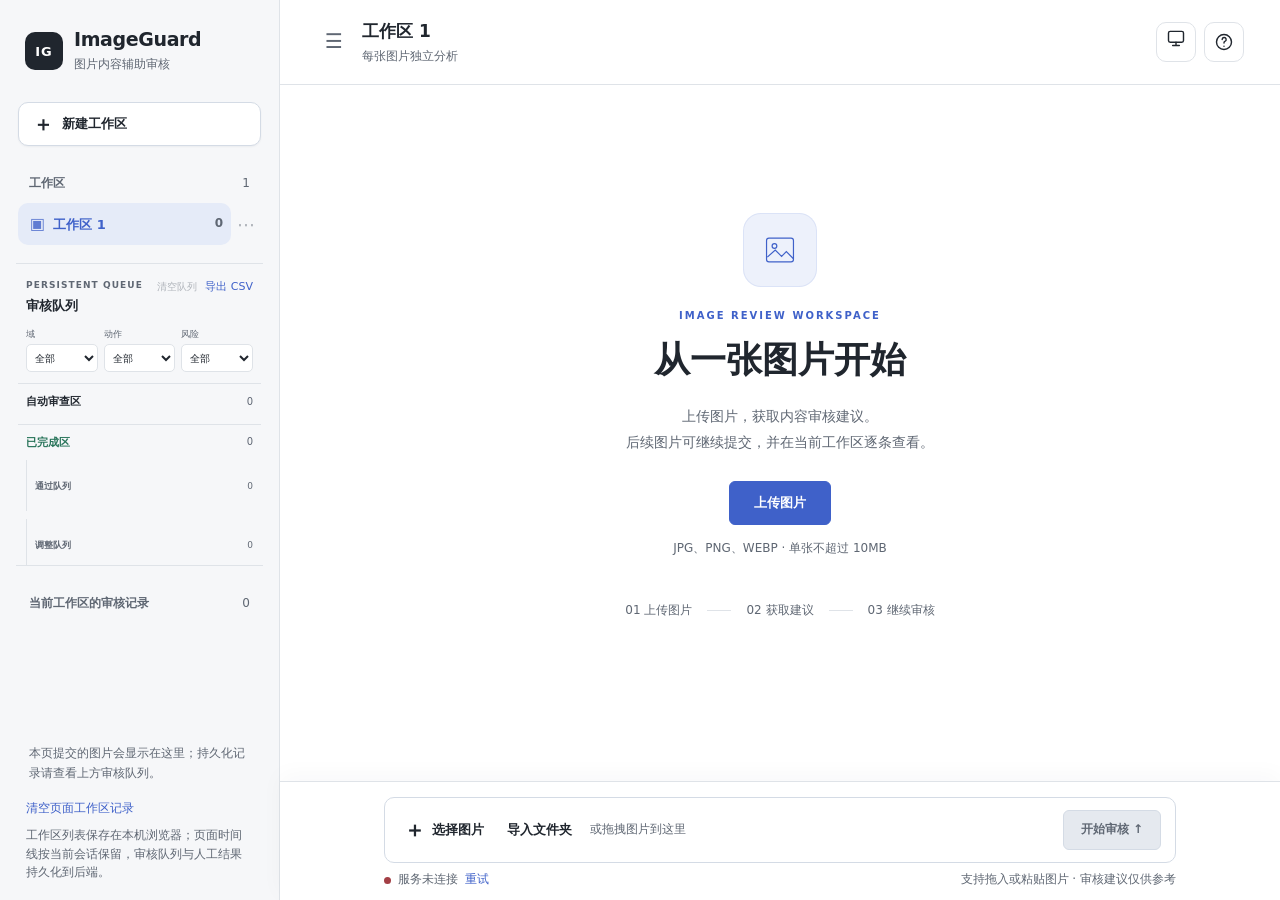
==== commit b8fe64c3: "feat: add local OCR and persistent workspace review workflow" ====
--- a/frontend/index.html
+++ b/frontend/index.html
@@ -4,10 +4,11 @@
   <meta charset="utf-8">
   <meta name="viewport" content="width=device-width, initial-scale=1">
   <title>ImageGuard · 多模态图片内容审核</title>
-  <link rel="stylesheet" href="./styles.css">
-  <link rel="stylesheet" href="./landing.css">
-  <script src="./config.js" defer></script>
-  <script src="./app.js" defer></script>
+  <meta http-equiv="Cache-Control" content="no-store">
+  <link rel="stylesheet" href="./styles.css?v=20261029-2">
+  <link rel="stylesheet" href="./landing.css?v=20261029-2">
+  <script src="./config.js?v=20261029-2" defer></script>
+  <script src="./app.js?v=20261029-2" defer></script>
 </head>
 <body>
   <a id="skipLink" class="skip-link" href="#landingMain">跳到主要内容</a>
@@ -35,9 +36,9 @@
       <section id="overview" class="landing-hero" aria-labelledby="heroTitle">
         <div class="hero-grid">
           <div class="hero-copy">
-            <p class="hero-kicker">MULTIMODAL REVIEW AGENT</p>
+            <p class="hero-kicker">EVIDENCE-GROUNDED CONTENT REVIEW</p>
             <h1 id="heroTitle">让图片内容审核<br>清晰、快速、可追溯</h1>
-            <p class="hero-summary">以视觉证据为基础，由审核智能体按需调用文字识别与规则检索，为运营人员生成可复核的处理建议。</p>
+            <p class="hero-summary">将视觉模型、条件式取证与确定性策略组织为一套可复核的内容审核流程，为平台提供稳定、清晰、可追溯的处置依据。</p>
             <div class="hero-actions"><a class="hero-primary" href="#workspace">进入审核工作台</a><a class="hero-secondary" href="#workflow">查看审核流程 <span aria-hidden="true">↓</span></a></div>
           </div>
           <div class="hero-system">
@@ -54,23 +55,23 @@
       </section>
 
       <section id="principles" class="landing-section principles-section" aria-labelledby="principlesTitle">
-        <div class="section-intro"><span>DESIGN PRINCIPLES</span><h2 id="principlesTitle">让模型能力服务于审核判断</h2><p>系统不追求一次调用所有工具，而是围绕证据、效率与人工责任组织审核过程。</p></div>
+        <div class="section-intro"><span>DESIGN PRINCIPLES</span><h2 id="principlesTitle">让每一项处置都有证据支撑</h2><p>以稳定流程组织模型能力，在审核效率、判断一致性与人工责任之间建立清晰边界。</p></div>
         <div class="principle-list">
           <article><h3>视觉证据优先</h3><p>先从图片本身提取内容证据，保持判断与原始材料之间的联系。</p></article>
-          <article><h3>工具按需调用</h3><p>只有需要读取文字或核对规则时，智能体才调用 OCR 与轻量检索。</p></article>
-          <article><h3>人工保留最终判断</h3><p>系统输出辅助建议与审核编号，不替代运营人员作出最终决定。</p></article>
+          <article><h3>条件式补充取证</h3><p>文字识别、规则检索与视觉复核只在预设条件满足时触发，兼顾效率与一致性。</p></article>
+          <article><h3>人工闭环可追溯</h3><p>关键冲突进入人工复核，确认与调整结果持续留痕，并支持后续再次修正。</p></article>
         </div>
       </section>
 
       <section id="workflow" class="landing-section workflow-section" aria-labelledby="workflowTitle">
-        <div class="section-intro"><span>REVIEW WORKFLOW</span><h2 id="workflowTitle">一次审核请求如何完成</h2><p>每张图片独立处理；上一张图片和结果不会成为下一次请求的上下文。</p></div>
+        <div class="section-intro"><span>REVIEW WORKFLOW</span><h2 id="workflowTitle">一次审核请求如何完成</h2><p>每张图片独立处理，固定流程根据证据条件逐步展开，关键处置由程序策略完成。</p></div>
         <ol class="workflow-list">
           <li class="is-human"><span>01</span><div><h3>提交图片</h3><p>从本地选择、拖入工作区或直接粘贴截图。</p></div></li>
           <li><span>02</span><div><h3>提取视觉证据</h3><p>FG-CLIP2 对图片内容进行基础视觉分析。</p></div></li>
-          <li><span>03</span><div><h3>判断取证需求</h3><p>智能体判断是否需要识别文字或检索相关规则。</p></div></li>
-          <li><span>04</span><div><h3>综合多源证据</h3><p>整理视觉、文字与规则片段，形成可复核的依据。</p></div></li>
-          <li><span>05</span><div><h3>生成审核建议</h3><p>返回处理建议与可追溯审核编号。</p></div></li>
-          <li class="is-human"><span>06</span><div><h3>人工复核</h3><p>运营人员结合实际业务规则确认最终结论。</p></div></li>
+          <li><span>03</span><div><h3>条件式补充取证</h3><p>根据图片类型与基础证据，按需执行 OCR、规则检索或视觉复核。</p></div></li>
+          <li><span>04</span><div><h3>统一证据裁决</h3><p>程序策略收敛多源证据，识别真正的风险冲突与安全语境。</p></div></li>
+          <li><span>05</span><div><h3>输出处置结果</h3><p>返回放行、限流、复核或下架结果，并保留完整审核编号。</p></div></li>
+          <li class="is-human"><span>06</span><div><h3>人工闭环</h3><p>运营人员可确认或调整结果，人工处置持续保存并支持再次修正。</p></div></li>
         </ol>
         <p class="workflow-note"><strong>轻量 RAG：</strong>当前规则知识规模较小，采用轻量检索减少部署复杂度，并为后续扩展保留接口。</p>
       </section>
@@ -78,25 +79,25 @@
       <section id="boundaries" class="landing-section boundary-section" aria-labelledby="boundaryTitle">
         <div class="section-intro"><span>DATA BOUNDARIES</span><h2 id="boundaryTitle">能力分层，数据流向明确</h2><p>组件职责以数据边界划分，而不是把所有能力堆叠在一次模型调用里。</p></div>
         <div class="boundary-map">
-          <article><span class="boundary-label">浏览器</span><h3>审核工作台</h3><p>保存当前页面中的工作区、图片预览和审核结果。</p><small>刷新或关闭后清空</small></article>
+          <article><span class="boundary-label">浏览器</span><h3>审核工作台</h3><p>工作区分组与当前页面时间线按会话保留，审核队列从后端同步。</p><small>页面视图 · 审核记录持久化</small></article>
           <div class="boundary-arrow" aria-hidden="true"><span>图片</span>→</div>
-          <article class="boundary-core"><span class="boundary-label">审核后端</span><h3>视觉分析与智能体</h3><p>FG-CLIP2 提取证据，Agent 组织工具调用，轻量 RAG 检索规则。</p><small>统一生成建议与编号</small></article>
+          <article class="boundary-core"><span class="boundary-label">审核后端</span><h3>视觉模型与固定工作流</h3><p>FG-CLIP2 形成视觉证据，程序按条件编排专项模型、OCR、RAG 与策略裁决。</p><small>确定性流程 · 统一生成编号</small></article>
           <div class="boundary-arrow" aria-hidden="true"><span>按需</span>→</div>
-          <article><span class="boundary-label">外部能力</span><h3>OCR 与大语言模型</h3><p>GLM-OCR 在需要时处理图片；DeepSeek 仅接收整理后的文本证据。</p><small>不保存前端工作区结构</small></article>
+          <article><span class="boundary-label">条件式能力</span><h3>OCR 与受控视觉复核</h3><p>仅在证据链需要时启用本地 OCR、规则检索和虚拟内容视觉复核。</p><small>按条件触发 · 不扩张权限</small></article>
         </div>
       </section>
 
       <section id="usage" class="landing-section usage-section" aria-labelledby="usageTitle">
         <div class="section-intro"><span>HOW TO USE</span><h2 id="usageTitle">从图片到建议，只需一次提交</h2></div>
         <div class="usage-line" aria-label="使用步骤"><strong>选择工作区</strong><span>→</span><strong>拖入或粘贴图片</strong><span>→</span><strong>查看建议并继续审核</strong></div>
-        <p class="usage-meta">支持 JPG、PNG、WEBP · 单张不超过 10MB · 每张图片独立审核 · 页面记录刷新后清空</p>
+        <p class="usage-meta">支持 JPG、PNG、WEBP · 单张不超过 10MB · 每张图片独立审核 · 工作区视图按页面保留，审核队列持久化</p>
       </section>
 
-      <aside class="limitations" aria-label="系统边界说明"><strong>系统边界</strong><p>当前规则库规模较小，采用轻量检索实现。系统不自动判定最终风险等级，审核建议需要结合业务规则进行人工复核。</p></aside>
+      <aside class="limitations" aria-label="系统边界说明"><strong>系统边界</strong><p>系统依据固定策略自动给出处置结果，高风险冲突进入人工复核。人工确认与调整会持久化沉淀，为后续审核优化提供可靠依据。</p></aside>
 
       <section class="landing-final" aria-labelledby="finalTitle"><span>IMAGEGUARD WORKSPACE</span><h2 id="finalTitle"><span>开始一次清晰、可追溯的</span><span>图片审核</span></h2><a href="#workspace">进入图片审核工作台</a></section>
     </main>
-    <footer class="landing-footer"><span>ImageGuard · 多模态图片内容审核</span><span>辅助审核 · 人工复核 · 结果可追溯</span></footer>
+    <footer class="landing-footer"><span>ImageGuard · 多模态图片内容审核</span><span>本地证据 · 固定裁决 · 人工闭环</span></footer>
   </div>
 
   <div id="workspaceApp" class="app-layout" hidden inert>
@@ -106,10 +107,33 @@
       <div class="history-heading"><h2 title="可切换的图片审核分组，每组有自己的图片和结果">工作区</h2><span id="groupCount">1</span></div>
       <nav id="groupList" class="group-list" aria-label="工作区列表"></nav>
       <div id="groupMenu" class="group-menu" role="menu" aria-label="工作区操作" hidden><button id="menuRename" type="button" role="menuitem">重命名</button><button id="menuDelete" type="button" role="menuitem">删除工作区</button></div>
+      <section class="queue-panel" aria-labelledby="queueTitle">
+        <div class="queue-title-row"><div><span class="queue-eyebrow">PERSISTENT QUEUE</span><h2 id="queueTitle">审核队列</h2></div><div class="queue-title-actions"><button id="clearQueue" class="queue-clear" type="button" disabled>清空队列</button><a id="exportQueue" class="queue-export" href="./api/records/export.csv" download>导出 CSV</a></div></div>
+        <div class="queue-filters">
+          <label><span>域</span><select id="queueDomain"><option value="">全部</option><option value="real">真实</option><option value="virtual">虚拟</option></select></label>
+          <label><span>动作</span><select id="queueAction"><option value="">全部</option><option value="allow">放行</option><option value="limit">限流</option><option value="review">人工复核</option><option value="block">下架</option></select></label>
+          <label><span>风险</span><select id="queueRisk"><option value="">全部</option><option value="L0_安全">L0</option><option value="L1_轻微违规">L1</option><option value="L2_中度违规">L2</option><option value="L3_严重违规">L3</option><option value="X_无法判定">X</option></select></label>
+        </div>
+        <div class="queue-section">
+          <div class="queue-section-heading"><h3>自动审查区</h3><span id="autoQueueCount">0</span></div>
+          <div id="autoQueue" class="queue-list"></div>
+        </div>
+        <div class="queue-section queue-completed">
+          <div class="queue-section-heading"><h3>已完成区</h3><span id="humanQueueCount">0</span></div>
+          <div class="queue-subsection">
+            <div class="queue-subheading"><h4>通过队列</h4><span id="confirmedQueueCount">0</span></div>
+            <div id="confirmedQueue" class="queue-list"></div>
+          </div>
+          <div class="queue-subsection">
+            <div class="queue-subheading"><h4>调整队列</h4><span id="adjustedQueueCount">0</span></div>
+            <div id="adjustedQueue" class="queue-list"></div>
+          </div>
+        </div>
+      </section>
       <div class="history-heading"><h2 title="当前选中工作区内已提交的图片及审核结果">当前工作区的审核记录</h2><span id="historyCount" title="当前工作区已提交的图片张数">0</span></div>
       <nav id="historyList" class="history-list" aria-label="审核记录"></nav>
-      <p id="historyEmpty" class="history-empty">提交的图片会出现在这里。</p>
-      <div class="sidebar-footer"><button id="clearHistory" class="text-button" type="button" disabled title="只清空当前工作区的图片和结果；其他工作区保留">清空当前工作区记录</button><p>所有工作区仅在本页面保留，刷新或关闭后清空。</p></div>
+      <p id="historyEmpty" class="history-empty">本页提交的图片会显示在这里；持久化记录请查看上方审核队列。</p>
+      <div class="sidebar-footer"><button id="clearHistory" class="text-button" type="button" disabled title="只清空当前页面工作区中的图片与结果，不删除持久化审核队列">清空页面工作区记录</button><p>工作区列表保存在本机浏览器；页面时间线按当前会话保留，审核队列与人工结果持久化到后端。</p></div>
     </aside>
     <button id="sidebarBackdrop" class="sidebar-backdrop" aria-label="收起侧栏" hidden></button>
     <main class="workspace">
@@ -135,7 +159,7 @@
         <div id="timeline" class="timeline"></div>
       </section>
       <footer class="composer-container">
-        <div id="dropZone" class="composer" aria-label="图片提交区"><div id="pendingFile" class="pending-file" hidden><img id="pendingPreview" alt="待提交图片预览"><div><strong id="pendingName"></strong><span id="pendingMeta"></span></div><button id="removeFile" class="icon-button" aria-label="移除待提交图片">×</button></div><div class="composer-row"><input id="fileInput" class="sr-only" type="file" accept="image/jpeg,image/png,image/webp"><button id="chooseButton" class="choose-button" type="button"><span aria-hidden="true">＋</span> 选择图片</button><span id="composerHint">或拖拽图片到这里</span><button id="submitButton" class="primary-button" disabled>开始审核 ↑</button></div></div>
+        <div id="dropZone" class="composer" aria-label="图片提交区"><div id="pendingFile" class="pending-file" hidden><img id="pendingPreview" alt="待提交图片预览"><div><strong id="pendingName"></strong><span id="pendingMeta"></span></div><button id="removeFile" class="icon-button" aria-label="移除待提交图片">×</button></div><div class="composer-row"><input id="fileInput" class="sr-only" type="file" accept="image/jpeg,image/png,image/webp"><input id="folderInput" class="sr-only" type="file" accept="image/jpeg,image/png,image/webp" webkitdirectory multiple><button id="chooseButton" class="choose-button" type="button"><span aria-hidden="true">＋</span> 选择图片</button><button id="folderButton" class="choose-button" type="button">导入文件夹</button><span id="composerHint">或拖拽图片到这里</span><button id="submitButton" class="primary-button" disabled>开始审核 ↑</button></div></div>
         <p id="localError" class="local-error" role="alert" hidden></p>
         <div class="composer-footer"><div id="serviceStatus" class="service-status" role="status" title="显示后端连接状态；模拟模式的结果不代表真实模型效果"><span class="status-dot" aria-hidden="true"></span><span id="serviceText">正在连接服务</span><button id="healthRetry" class="text-button" hidden>重试</button></div><p class="composer-note">支持拖入或粘贴图片 · 审核建议仅供参考</p></div>
       </footer>
@@ -144,7 +168,9 @@
 
   <dialog id="renameDialog" class="rename-dialog" aria-labelledby="renameTitle" aria-describedby="renameHelp"><form id="renameForm"><div class="dialog-heading"><div><span class="dialog-eyebrow">工作区设置</span><h2 id="renameTitle">重命名工作区</h2><p id="renameHelp">使用简短、易于识别的名称。</p></div><button id="closeRename" type="button" class="dialog-close" aria-label="关闭重命名窗口">×</button></div><label class="sr-only" for="workspaceName">工作区名称</label><input id="workspaceName" name="workspaceName" type="text" maxlength="32" autocomplete="off" required><div class="dialog-actions"><button id="cancelRename" class="dialog-cancel" type="button">取消</button><button class="dialog-save" type="submit">保存名称</button></div></form></dialog>
   <dialog id="deleteDialog" class="confirm-dialog" aria-labelledby="deleteTitle" aria-describedby="deleteQuestion"><form id="deleteForm"><div class="dialog-heading"><div><span class="dialog-eyebrow is-danger">不可撤销</span><h2 id="deleteTitle">删除工作区</h2><p id="deleteQuestion"></p></div><button id="closeDelete" type="button" class="dialog-close" aria-label="关闭删除窗口">×</button></div><div class="dialog-actions"><button id="cancelDelete" class="dialog-cancel" type="button">取消</button><button id="confirmDelete" class="dialog-danger" type="submit">删除工作区</button></div></form></dialog>
-  <dialog id="helpDialog" class="help-dialog" aria-labelledby="helpTitle" aria-describedby="helpSummary"><div class="help-dialog-inner"><div class="dialog-heading"><div><span class="dialog-eyebrow">使用说明</span><h2 id="helpTitle">图片审核工作台</h2></div><button id="closeHelp" type="button" class="dialog-close" aria-label="关闭使用说明">×</button></div><p id="helpSummary" class="help-summary">每张图片独立分析，不携带上一张图片的上下文。你可以连续提交图片，并在左侧工作区查看已有结果。</p><dl class="help-details"><div><dt>视觉分析</dt><dd>FG-CLIP2 分析图片内容，审核智能体按需调用文字识别与规则检索。</dd></div><div><dt>数据流向</dt><dd>图片提交至审核后端；DeepSeek 仅接收整理后的文本证据。</dd></div><div><dt>人工复核</dt><dd>系统输出仅作为辅助建议，最终判断仍需由运营人员确认。</dd></div></dl><div class="dialog-actions"><button id="dismissHelp" class="dialog-cancel" type="button">关闭</button><a id="helpLearnMore" class="dialog-primary" href="#home">查看项目详细介绍</a></div></div></dialog>
+  <dialog id="clearQueueDialog" class="confirm-dialog" aria-labelledby="clearQueueTitle" aria-describedby="clearQueueQuestion"><form id="clearQueueForm"><div class="dialog-heading"><div><span class="dialog-eyebrow is-danger">持久化数据</span><h2 id="clearQueueTitle">清空当前工作区队列</h2><p id="clearQueueQuestion">将删除当前工作区的持久化审核记录及对应审计原图。当前页面中的工作区时间线不会随之清空。</p></div><button id="closeClearQueue" type="button" class="dialog-close" aria-label="关闭清空队列窗口">×</button></div><div class="dialog-actions"><button id="cancelClearQueue" class="dialog-cancel" type="button">取消</button><button class="dialog-danger" type="submit">确认清空队列</button></div></form></dialog>
+  <dialog id="helpDialog" class="help-dialog" aria-labelledby="helpTitle" aria-describedby="helpSummary"><div class="help-dialog-inner"><div class="dialog-heading"><div><span class="dialog-eyebrow">使用说明</span><h2 id="helpTitle">图片审核工作台</h2></div><button id="closeHelp" type="button" class="dialog-close" aria-label="关闭使用说明">×</button></div><p id="helpSummary" class="help-summary">ImageGuard 以固定工作流组织视觉模型、条件式工具与程序裁决，为每张图片生成清晰、可追溯的处置结果。</p><dl class="help-details"><div><dt>证据链</dt><dd>FG-CLIP2 与专项模型形成基础证据；OCR、规则检索和虚拟内容复核仅在条件满足时触发。</dd></div><div><dt>处置逻辑</dt><dd>程序依据固定策略完成风险收敛与最终裁决，高风险冲突保留人工复核。</dd></div><div><dt>人工闭环</dt><dd>确认后进入通过队列，调整后进入调整队列；人工结果持久化保存，并支持再次修正。</dd></div></dl><div class="dialog-actions"><button id="dismissHelp" class="dialog-cancel" type="button">关闭</button><a id="helpLearnMore" class="dialog-primary" href="#home">查看项目概览</a></div></div></dialog>
+  <dialog id="feedbackDialog" class="feedback-dialog" aria-labelledby="feedbackTitle"><form id="feedbackForm"><div class="dialog-heading"><div><span class="dialog-eyebrow" id="feedbackEyebrow">人工处理</span><h2 id="feedbackTitle">调整审核结果</h2><p id="feedbackHelp">处理结果会进入已完成，并写入 SQLite 历史记录。</p></div><button id="closeFeedback" type="button" class="dialog-close" aria-label="关闭人工处理窗口">×</button></div><label class="feedback-field"><span>处理方式</span><select id="feedbackResolution"><option value="confirm">确认系统建议</option><option value="adjust">调整最终动作</option></select></label><fieldset id="feedbackDirection" class="feedback-field feedback-direction-field"><legend>调整方向</legend><div class="direction-options"><label class="direction-option"><input id="feedbackDirectionDowngrade" type="radio" name="feedbackDirection" value="downgrade"><span><strong>降级</strong><small>放宽到更轻的处置</small></span></label><label class="direction-option"><input id="feedbackDirectionUpgrade" type="radio" name="feedbackDirection" value="upgrade"><span><strong>升级</strong><small>收紧到更重的处置</small></span></label></div></fieldset><label class="feedback-field"><span>最终动作</span><select id="feedbackAction"><option value="allow">L0 · 放行</option><option value="limit">L1 · 限流</option><option value="review">L2 · 人工复核</option><option value="block">L3 · 下架</option></select></label><label class="feedback-field"><span>反馈原因</span><textarea id="feedbackReason" rows="4" maxlength="1000" placeholder="确认建议可留空；调整时必须填写。"></textarea></label><div class="dialog-actions"><button id="cancelFeedback" type="button" class="dialog-cancel">取消</button><button class="dialog-save" type="submit">保存处理结果</button></div></form></dialog>
   <div id="announcement" class="sr-only" role="status" aria-live="polite"></div>
   <div id="toast" class="toast" role="status" hidden></div>
 </body>
--- a/frontend/styles.css
+++ b/frontend/styles.css
@@ -83,14 +83,58 @@
 .group-menu > button { display: block; width: 100%; padding: 9px 10px; border: 0; border-radius: var(--radius-sm); color: var(--text); background: transparent; font-size: 13px; text-align: left; }
 .group-menu > button:hover, .group-menu > button:focus-visible { background: var(--surface-hover); }
 .group-menu #menuDelete { color: var(--danger); }
-.history-list { min-height: 0; flex: 1; overflow: auto; }
-.history-item { position: relative; display: flex; align-items: center; gap: 10px; width: 100%; min-height: 58px; margin-bottom: 4px; padding: 9px 10px; overflow: hidden; border: 0; border-radius: var(--radius-md); color: var(--text); background: transparent; text-align: left; }
+.history-list { min-height: 96px; flex: 1 1 120px; overflow: auto; }
+.queue-panel { display: flex; max-height: 42vh; min-height: 0; margin: 18px -2px 0; padding: 14px 2px 10px; overflow: auto; flex-direction: column; border-top: 1px solid var(--border); border-bottom: 1px solid var(--border); }
+.queue-title-row { display: flex; align-items: flex-start; justify-content: space-between; gap: 10px; padding: 0 8px 10px; }
+.queue-eyebrow { display: block; margin-bottom: 2px; color: var(--text-muted); font-size: 9px; font-weight: 700; letter-spacing: .12em; }
+.queue-title-row h2 { font-size: 13px; }
+.queue-title-actions { display: flex; align-items: center; gap: 8px; }
+.queue-export { color: var(--accent); font-size: 11px; text-decoration: none; white-space: nowrap; }
+.queue-export:hover { text-decoration: underline; }
+.queue-clear { padding: 0; border: 0; color: var(--text-muted); background: transparent; font-size: 10px; white-space: nowrap; }
+.queue-clear:hover:not(:disabled) { color: var(--danger); text-decoration: underline; }
+.queue-clear:disabled { opacity: .45; }
+.queue-filters { display: grid; grid-template-columns: repeat(3,minmax(0,1fr)); gap: 6px; padding: 0 8px 11px; }
+.queue-filters label { display: grid; gap: 3px; min-width: 0; }
+.queue-filters label span { color: var(--text-muted); font-size: 9px; }
+.queue-filters select { width: 100%; min-width: 0; height: 28px; padding: 0 4px; border: 1px solid var(--border); border-radius: 5px; color: var(--text); background: var(--surface); font-size: 10px; }
+.queue-section { padding: 9px 8px 7px; border-top: 1px solid var(--border); }
+.queue-section-heading { display: flex; align-items: center; justify-content: space-between; gap: 8px; margin-bottom: 5px; }
+.queue-section-heading h3 { font-size: 11px; font-weight: 700; }
+.queue-section-heading span { color: var(--text-muted); font-size: 10px; }
+.queue-completed .queue-section-heading h3 { color: var(--success); }
+.queue-subsection { margin-top: 8px; padding: 7px 0 2px 8px; border-left: 1px solid var(--border); }
+.queue-subheading { display: flex; align-items: center; justify-content: space-between; gap: 8px; margin-bottom: 3px; }
+.queue-subheading h4 { color: var(--text-muted); font-size: 9px; font-weight: 700; }
+.queue-subheading span { color: var(--text-muted); font-size: 9px; }
+.queue-list { display: grid; gap: 3px; }
+.queue-item { display: grid; grid-template-columns: 8px minmax(0,1fr) auto; align-items: center; gap: 7px; width: 100%; min-height: 34px; padding: 6px 7px; border: 0; border-radius: 5px; color: var(--text); background: transparent; text-align: left; }
+.queue-item:hover, .queue-item.is-selected { background: var(--surface-hover); }
+.queue-item-dot { width: 7px; height: 7px; border-radius: 50%; background: var(--text-muted); }
+.queue-item[data-action="allow"] .queue-item-dot { background: var(--success); }
+.queue-item[data-action="limit"] .queue-item-dot { background: #b4771d; }
+.queue-item[data-action="review"] .queue-item-dot { background: #7657b6; }
+.queue-item[data-action="block"] .queue-item-dot { background: var(--danger); }
+.queue-item-copy { min-width: 0; }
+.queue-item-copy strong { display: block; overflow: hidden; font-size: 10px; text-overflow: ellipsis; white-space: nowrap; }
+.queue-item-copy small { display: block; overflow: hidden; color: var(--text-muted); font-size: 9px; text-overflow: ellipsis; white-space: nowrap; }
+.queue-item-status { color: var(--text-muted); font-size: 9px; white-space: nowrap; }
+.queue-empty { padding: 5px 3px 7px; color: var(--text-muted); font-size: 10px; }
+.history-item { position: relative; display: flex; align-items: center; gap: 10px; width: 100%; min-height: 66px; margin-bottom: 4px; padding: 11px 10px; overflow: hidden; border: 0; border-radius: var(--radius-md); color: var(--text); background: transparent; text-align: left; }
 .history-item[data-status="error"]::before { content: ""; position: absolute; inset: 9px auto 9px 0; width: 3px; border-radius: 999px; background: var(--danger); }
+.history-item[data-tone="safe"]::before,
+.history-item[data-tone="warning"]::before,
+.history-item[data-tone="review"]::before,
+.history-item[data-tone="danger"]::before { content: ""; position: absolute; inset: 9px auto 9px 0; width: 3px; border-radius: 999px; background: var(--accent); }
+.history-item[data-tone="safe"]::before { background: var(--success); }
+.history-item[data-tone="warning"]::before { background: #b4771d; }
+.history-item[data-tone="review"]::before { background: #7657b6; }
+.history-item[data-tone="danger"]::before { background: var(--danger); }
 .history-item img { width: 38px; height: 38px; flex: 0 0 auto; border-radius: var(--radius-sm); object-fit: cover; background: var(--surface-subtle); }
 .history-item div { min-width: 0; flex: 1; }
 .history-item strong { display: block; overflow: hidden; color: var(--text); font-size: 12px; font-weight: 650; text-overflow: ellipsis; white-space: nowrap; }
 .history-item small { color: var(--text-muted); font-size: 12px; font-variant-numeric: tabular-nums; }
-.history-empty { min-height: 0; flex: 1; padding: 8px 11px; color: var(--text-muted); font-size: 12px; line-height: 1.7; }
+.history-empty { min-height: 0; flex: 0 0 auto; padding: 8px 11px 0; color: var(--text-muted); font-size: 12px; line-height: 1.7; }
 .sidebar-footer { margin-top: auto; padding: 16px 8px 0; color: var(--text-muted); font-size: 12px; }
 .sidebar-footer > p { margin: 7px 0 0; line-height: 1.55; }
 .text-button { padding: 0; border: 0; color: var(--accent); background: transparent; font-size: 12px; }
@@ -136,24 +180,121 @@
 .entry-heading { display: flex; align-items: center; gap: 9px; margin-bottom: 17px; color: var(--text-muted); font-size: 12px; }
 .entry-heading strong { color: var(--text); font-size: 13px; font-weight: 650; }
 .entry-heading time { margin-left: auto; font-variant-numeric: tabular-nums; }
-.submitted-image { display: block; width: auto; max-width: 100%; max-height: 340px; border-radius: var(--radius-md); object-fit: contain; background: var(--surface-subtle); }
+.review-media { display: grid; grid-template-columns: minmax(0,560px) minmax(166px,216px); align-items: start; gap: 18px; width: 100%; }
+.review-media.no-image { grid-template-columns: minmax(0,216px); }
+.submitted-image { display: block; width: auto; max-width: 100%; max-height: 420px; border-radius: var(--radius-md); object-fit: contain; background: var(--surface-subtle); }
+.review-media .submitted-image { width: 100%; }
+.review-media-actions { display: grid; gap: 10px; align-content: start; }
+.manual-action { display: flex; width: 100%; min-height: 46px; align-items: center; justify-content: center; padding: 10px 14px; border: 1px solid transparent; border-radius: 7px; font-size: 13px; font-weight: 700; box-shadow: 0 1px 2px rgb(15 23 42 / 8%); }
+.manual-action-confirm { color: #fff; border-color: #2e7d4f; background: #35895a; }
+.manual-action-confirm:hover:not(:disabled) { background: #2f7b50; }
+.manual-action-adjust { color: #5e3c00; border-color: #d79a2b; background: #f2c15b; }
+.manual-action-adjust:hover { background: #e9b449; }
+.manual-action:disabled { color: var(--text-muted); border-color: var(--border); background: var(--surface-subtle); box-shadow: none; cursor: default; opacity: .78; }
 .submitted-name { margin-top: 10px; overflow-wrap: anywhere; color: var(--text-muted); font-size: 12px; }
-.answer { margin-top: 23px; padding: 21px 24px; border: 1px solid var(--border); border-radius: var(--radius-lg); background: var(--surface-subtle); }
-.answer h3 { margin-bottom: 12px; font-size: 14px; font-weight: 650; }
+.answer { margin-top: 23px; }
+.answer h3 { margin: 0; font-size: 14px; font-weight: 650; }
+.answer > h3 { margin-bottom: 12px; color: var(--text-muted); font-size: 12px; letter-spacing: .04em; }
 .answer-label { display: inline-block; margin-left: 10px; color: var(--warning-text); font-size: 12px; font-weight: 500; }
-.suggestion { overflow-wrap: anywhere; white-space: pre-wrap; font-size: 14px; line-height: 1.85; }
+.suggestion { overflow-wrap: anywhere; white-space: pre-wrap; font-size: 13px; line-height: 1.8; }
 .result-meta { display: flex; align-items: center; flex-wrap: wrap; gap: 10px 15px; margin-top: 18px; padding-top: 13px; border-top: 1px solid var(--border); color: var(--text-muted); font-size: 12px; font-variant-numeric: tabular-nums; }
 .result-meta code { overflow-wrap: anywhere; }
 .answer-actions { display: flex; gap: 18px; margin-top: 12px; }
 .answer-actions button { font-size: 12px; }
-.answer-error { position: relative; border-color: var(--danger-border); background: var(--danger-bg); }
+.answer-error { position: relative; padding: 18px 20px; border: 1px solid var(--danger-border); border-radius: 8px; background: var(--danger-bg); }
 .answer-error::before { content: ""; position: absolute; inset: 14px auto 14px -1px; width: 3px; border-radius: 999px; background: var(--danger); }
 .answer-error h3 { color: var(--danger); }
 .answer-error p { color: var(--text-muted); font-size: 13px; }
+.legacy-response-warning { margin-bottom: 13px; padding: 11px 13px; border: 1px solid var(--warning-border); border-radius: 6px; color: var(--warning-text); background: var(--warning-bg); }
+.legacy-response-warning strong { display: block; font-size: 12px; }
+.legacy-response-warning p { margin-top: 4px; font-size: 11px; line-height: 1.6; }
 .loading-text { display: flex; align-items: center; gap: 9px; color: var(--text-muted); font-size: 13px; }
 .loading-note { margin: 7px 0 12px; color: var(--text-muted); font-size: 12px; }
 .spinner { width: 13px; height: 13px; border: 2px solid var(--border); border-top-color: var(--accent); border-radius: 50%; animation: spin 1s linear infinite; }
 .elapsed { font-variant-numeric: tabular-nums; }
+
+.decision-panel { --decision-color: var(--accent); --decision-bg: var(--accent-soft); --decision-border: color-mix(in srgb,var(--accent) 28%,var(--border)); padding: 20px 21px; border: 1px solid var(--decision-border); border-left: 4px solid var(--decision-color); border-radius: 8px; background: var(--decision-bg); }
+.decision-panel[data-tone="safe"] { --decision-color: var(--success); --decision-bg: color-mix(in srgb,var(--success) 7%,var(--surface)); --decision-border: color-mix(in srgb,var(--success) 24%,var(--border)); }
+.decision-panel[data-tone="warning"] { --decision-color: #b4771d; --decision-bg: var(--warning-bg); --decision-border: var(--warning-border); }
+.decision-panel[data-tone="review"] { --decision-color: #7657b6; --decision-bg: color-mix(in srgb,#7657b6 7%,var(--surface)); --decision-border: color-mix(in srgb,#7657b6 24%,var(--border)); }
+.decision-panel[data-tone="danger"], .decision-panel[data-tone="failed"] { --decision-color: var(--danger); --decision-bg: var(--danger-bg); --decision-border: var(--danger-border); }
+.review-entry.is-manually-adjusted .decision-panel { --decision-color: #8a929d; --decision-bg: var(--surface-subtle); --decision-border: var(--border); opacity: .72; filter: grayscale(.9); }
+.review-entry.is-manually-adjusted .decision-panel * { color: var(--text-muted); }
+.superseded-result-note { margin: -4px 0 14px; padding-bottom: 10px; border-bottom: 1px solid var(--border); color: var(--text-muted) !important; font-size: 11px; font-weight: 650; }
+.decision-heading { display: flex; align-items: flex-start; justify-content: space-between; gap: 20px; }
+.decision-eyebrow { display: block; margin-bottom: 4px; color: var(--text-muted); font-size: 10px; font-weight: 700; letter-spacing: .16em; }
+.decision-title h3 { color: var(--decision-color); font-size: 26px; line-height: 1.15; }
+.decision-state, .total-duration { display: inline-flex; min-height: 25px; align-items: center; padding: 3px 9px; border: 1px solid var(--border); border-radius: 999px; color: var(--text-muted); background: var(--surface); font-size: 11px; font-weight: 600; white-space: nowrap; }
+.decision-state[data-tone="safe"] { color: var(--success); border-color: color-mix(in srgb,var(--success) 30%,var(--border)); }
+.decision-state[data-tone="review"] { color: #7657b6; border-color: color-mix(in srgb,#7657b6 30%,var(--border)); }
+.decision-state[data-tone="warning"] { color: var(--warning-text); border-color: var(--warning-border); background: var(--warning-bg); }
+.decision-states { display: flex; flex-wrap: wrap; gap: 6px; justify-content: flex-end; }
+.total-duration[data-tone="warning"] { color: var(--warning-text); border-color: var(--warning-border); background: var(--warning-bg); }
+.decision-metrics { display: grid; grid-template-columns: repeat(5,minmax(0,1fr)); gap: 1px; margin-top: 18px; overflow: hidden; border: 1px solid var(--decision-border); border-radius: 6px; background: var(--decision-border); }
+.decision-metric { display: flex; min-width: 0; min-height: 66px; padding: 10px 11px; flex-direction: column; justify-content: center; background: var(--surface); }
+.decision-metric-label { overflow: hidden; color: var(--text-muted); font-size: 10px; text-overflow: ellipsis; white-space: nowrap; }
+.decision-metric-value { display: block; margin-top: 3px; overflow-wrap: anywhere; font-size: 13px; font-weight: 650; line-height: 1.4; }
+.decision-metric.is-risk .decision-metric-value { color: var(--decision-color); }
+.review-recommendation { display: grid; grid-template-columns: 132px minmax(0,1fr); align-items: center; gap: 14px; margin-top: 13px; padding: 10px 12px; border: 1px solid var(--decision-border); border-radius: 6px; background: var(--surface); }
+.review-recommendation > div { display: flex; flex-direction: column; }
+.review-recommendation-label { color: var(--text-muted); font-size: 10px; }
+.review-recommendation strong { color: var(--decision-color); font-size: 13px; }
+.review-recommendation p { color: var(--text-muted); font-size: 11px; line-height: 1.55; }
+.primary-reasons { display: grid; gap: 5px; margin: 15px 0 0; padding: 0; list-style: none; }
+.primary-reasons li { position: relative; padding-left: 16px; color: var(--text); font-size: 13px; line-height: 1.55; }
+.primary-reasons li::before { content: ""; position: absolute; top: .62em; left: 3px; width: 5px; height: 5px; border-radius: 50%; background: var(--decision-color); }
+.decision-reason-details { margin-top: 14px; border-top: 1px solid var(--decision-border); }
+.decision-reason-details > summary { padding-top: 10px; }
+.decision-reason-details p, .decision-reason-details ul { margin-top: 10px; color: var(--text-muted); font-size: 12px; line-height: 1.7; }
+.decision-reason-details h4 { margin: 14px 0 5px; font-size: 12px; }
+.adjustment-list { padding-left: 18px; }
+
+.timing-panel, .evidence-group { margin-top: 22px; padding-top: 18px; border-top: 1px solid var(--border); }
+.section-heading { display: flex; align-items: flex-start; justify-content: space-between; gap: 18px; margin-bottom: 12px; }
+.section-heading h3 { font-size: 14px; }
+.section-heading p { max-width: 680px; margin-top: 4px; color: var(--text-muted); font-size: 12px; line-height: 1.55; }
+.timing-details, .suggestion-panel, .raw-payload { margin-top: 10px; border-top: 1px solid var(--border); }
+details > summary { color: var(--text-muted); cursor: pointer; font-size: 12px; user-select: none; }
+details > summary:hover { color: var(--text); }
+.timing-details > summary, .suggestion-panel > summary, .raw-payload > summary { padding: 9px 0; }
+.timing-list { display: grid; gap: 7px; padding: 3px 0 12px; }
+.timing-row { display: grid; grid-template-columns: minmax(120px,190px) minmax(120px,1fr) 66px; align-items: center; gap: 12px; min-height: 24px; }
+.timing-label { overflow: hidden; font-size: 11px; text-overflow: ellipsis; white-space: nowrap; }
+.timing-track { height: 6px; overflow: hidden; border-radius: 999px; background: var(--surface-hover); }
+.timing-bar { display: block; height: 100%; border-radius: inherit; background: var(--accent); }
+.timing-value { color: var(--text-muted); font-size: 11px; text-align: right; }
+.suggestion-panel { padding-bottom: 3px; }
+.suggestion-panel > div { padding: 2px 0 11px; }
+.raw-payload pre { max-height: 440px; margin: 0 0 12px; padding: 12px; overflow: auto; border-radius: 6px; color: var(--text-muted); background: var(--surface-subtle); font: 11px/1.6 ui-monospace,"Cascadia Mono",Consolas,monospace; }
+
+.evidence-stack { margin-top: 6px; }
+.evidence-group:first-child { border-top: 0; }
+.tool-table { width: 100%; border-collapse: collapse; table-layout: fixed; }
+.tool-table th, .tool-table td { padding: 10px 9px; border-bottom: 1px solid var(--border); vertical-align: top; text-align: left; }
+.tool-table thead th { color: var(--text-muted); font-size: 10px; font-weight: 650; letter-spacing: .04em; }
+.tool-table thead th:nth-child(1) { width: 18%; }
+.tool-table thead th:nth-child(2) { width: 22%; }
+.tool-table thead th:nth-child(3) { width: 40%; }
+.tool-table thead th:nth-child(4) { width: 11%; }
+.tool-table thead th:nth-child(5) { width: 9%; }
+.tool-row th strong { font-size: 12px; }
+.tool-outcome { display: flex; flex-wrap: wrap; gap: 5px; }
+.status-badge, .outcome-badge { display: inline-flex; min-height: 21px; align-items: center; padding: 2px 7px; border: 1px solid var(--border); border-radius: 999px; font-size: 10px; font-weight: 650; white-space: nowrap; }
+.status-badge[data-status="ok"], .status-badge[data-status="detected"], .status-badge[data-status="matched"] { color: var(--success); border-color: color-mix(in srgb,var(--success) 28%,var(--border)); background: color-mix(in srgb,var(--success) 7%,transparent); }
+.status-badge[data-status="skipped"], .status-badge[data-status="disabled"], .status-badge[data-status="not_available"] { color: var(--text-muted); background: var(--surface-subtle); }
+.status-badge[data-status="failed"], .status-badge[data-status="invalid"] { color: var(--danger); border-color: var(--danger-border); background: var(--danger-bg); }
+.status-badge[data-status="uncertain"], .status-badge[data-status="empty"] { color: var(--warning-text); border-color: var(--warning-border); background: var(--warning-bg); }
+.status-badge[data-status="template"] { color: var(--accent); border-color: color-mix(in srgb,var(--accent) 28%,var(--border)); background: var(--accent-soft); }
+.outcome-badge[data-outcome="safe"] { color: var(--success); border-color: color-mix(in srgb,var(--success) 24%,var(--border)); }
+.outcome-badge[data-outcome="risk"] { color: var(--danger); border-color: var(--danger-border); }
+.outcome-badge[data-outcome="mixed"] { color: var(--warning-text); border-color: var(--warning-border); background: var(--warning-bg); }
+.outcome-badge[data-outcome="not_applicable"], .outcome-badge[data-outcome="neutral"], .outcome-badge[data-outcome="unknown"] { color: var(--text-muted); }
+.tool-summary { color: var(--text); font-size: 12px; line-height: 1.55; overflow-wrap: anywhere; }
+.tool-duration { color: var(--text-muted); font: 11px/1.5 ui-monospace,"Cascadia Mono",Consolas,monospace; white-space: nowrap; }
+.tool-detail-cell button { padding: 0; font-size: 11px; }
+.muted-text { color: var(--text-muted); font-size: 10px; }
+.tool-details-row td { padding: 0 9px 10px; background: var(--surface-subtle); }
+.tool-details-row pre { max-height: 340px; margin: 0; padding: 10px; overflow: auto; border-radius: 6px; color: var(--text-muted); background: var(--surface); font: 11px/1.55 ui-monospace,"Cascadia Mono",Consolas,monospace; }
 
 .primary-button { padding: 9px 17px; border: 1px solid var(--accent-solid); border-radius: var(--radius-sm); color: #fff; background: var(--accent-solid); font-size: 12px; font-weight: 600; white-space: nowrap; }
 .primary-button:hover:not(:disabled) { border-color: var(--accent-solid-hover); background: var(--accent-solid-hover); }
@@ -190,11 +331,12 @@
 .drop-overlay span { margin-top: 3px; color: var(--text-muted); font-size: 12px; }
 .toast { position: fixed; z-index: 80; bottom: 88px; left: 50%; transform: translateX(-50%); padding: 9px 18px; border-radius: var(--radius-md); color: #fff; background: #252c36; font-size: 12px; box-shadow: var(--shadow-menu); }
 
-.rename-dialog, .confirm-dialog, .help-dialog { width: min(500px,calc(100vw - 32px)); max-height: calc(100dvh - 32px); padding: 0; overflow: auto; border: 1px solid var(--border); border-radius: var(--radius-xl); color: var(--text); background: var(--surface); box-shadow: var(--shadow-dialog); }
+.rename-dialog, .confirm-dialog, .help-dialog, .feedback-dialog { width: min(500px,calc(100vw - 32px)); max-height: calc(100dvh - 32px); padding: 0; overflow: auto; border: 1px solid var(--border); border-radius: var(--radius-xl); color: var(--text); background: var(--surface); box-shadow: var(--shadow-dialog); }
+.feedback-dialog { width: min(540px,calc(100vw - 32px)); }
 .help-dialog { width: min(700px,calc(100vw - 32px)); }
-.rename-dialog::backdrop, .confirm-dialog::backdrop, .help-dialog::backdrop { background: rgb(15 23 39 / 55%); backdrop-filter: blur(3px); }
+.rename-dialog::backdrop, .confirm-dialog::backdrop, .help-dialog::backdrop, .feedback-dialog::backdrop { background: rgb(15 23 39 / 55%); backdrop-filter: blur(3px); }
 .help-dialog[open] { animation: dialog-in .16s ease-out; }
-.rename-dialog form, .confirm-dialog form { padding: 28px; }
+.rename-dialog form, .confirm-dialog form, .feedback-dialog form { padding: 28px; }
 .help-dialog-inner { padding: 32px; }
 .dialog-heading { display: flex; align-items: flex-start; justify-content: space-between; gap: 20px; }
 .dialog-eyebrow { color: var(--accent); font-size: 11px; font-weight: 700; letter-spacing: .1em; }
@@ -214,6 +356,27 @@
 .dialog-danger { border: 1px solid var(--danger); color: #fff; background: #a33f45; }
 .dialog-danger:hover { background: #8e343b; }
 .help-summary { margin-top: 28px; color: var(--text-muted); font-size: 14px; line-height: 1.85; }
+.feedback-field { display: grid; gap: 6px; margin-top: 18px; color: var(--text); font-size: 12px; font-weight: 650; }
+.feedback-field select, .feedback-field textarea { width: 100%; padding: 9px 10px; border: 1px solid var(--border-control); border-radius: var(--radius-sm); color: var(--text); background: var(--surface-subtle); font: inherit; }
+.feedback-field textarea { resize: vertical; line-height: 1.6; }
+.feedback-direction-field { min-width: 0; padding: 0; border: 0; }
+.feedback-direction-field[hidden] { display: none; }
+.feedback-direction-field legend { margin-bottom: 7px; padding: 0; }
+.direction-options { display: grid; grid-template-columns: repeat(2,minmax(0,1fr)); gap: 8px; }
+.direction-option { display: flex; min-width: 0; align-items: flex-start; gap: 9px; padding: 10px; border: 1px solid var(--border-control); border-radius: var(--radius-md); background: var(--surface-subtle); cursor: pointer; }
+.direction-option:has(input:checked) { border-color: var(--accent); background: var(--accent-soft); box-shadow: inset 0 0 0 1px var(--accent); }
+.direction-option:has(input:disabled) { opacity: .48; cursor: not-allowed; }
+.direction-option input { width: 15px; height: 15px; flex: 0 0 auto; margin: 1px 0 0; accent-color: var(--accent-solid); }
+.direction-option span { display: grid; min-width: 0; gap: 2px; }
+.direction-option strong { color: var(--text); font-size: 12px; }
+.direction-option small { color: var(--text-muted); font-size: 10px; font-weight: 500; line-height: 1.45; }
+.manual-result { --manual-color: #7657b6; --manual-bg: color-mix(in srgb,#7657b6 7%,var(--surface)); --manual-border: color-mix(in srgb,#7657b6 26%,var(--border)); display: grid; grid-template-columns: auto minmax(0,1fr); gap: 5px 12px; width: 100%; margin: 16px 0 0; padding: 17px 18px; border: 1px solid var(--manual-border); border-left: 5px solid var(--manual-color); border-radius: 8px; background: var(--manual-bg); }
+.manual-result[data-action="allow"] { --manual-color: var(--success); --manual-bg: color-mix(in srgb,var(--success) 7%,var(--surface)); --manual-border: color-mix(in srgb,var(--success) 25%,var(--border)); }
+.manual-result[data-action="limit"] { --manual-color: #b4771d; --manual-bg: var(--warning-bg); --manual-border: var(--warning-border); }
+.manual-result[data-action="block"] { --manual-color: var(--danger); --manual-bg: var(--danger-bg); --manual-border: var(--danger-border); }
+.manual-result strong { color: var(--manual-color); font-size: 14px; }
+.manual-result-level { justify-self: end; padding: 2px 8px; border: 1px solid var(--manual-border); border-radius: 999px; color: var(--manual-color); background: var(--surface); font-size: 10px; font-weight: 700; white-space: nowrap; }
+.manual-result p { grid-column: 1 / -1; margin-top: 1px; color: var(--text); font-size: 12px; line-height: 1.65; }
 .help-details { margin: 28px 0 0; border-top: 1px solid var(--border); }
 .help-details > div { display: grid; grid-template-columns: 120px minmax(0,1fr); gap: 28px; padding: 18px 0; border-bottom: 1px solid var(--border); }
 .help-details dt { color: var(--text); font-weight: 700; }
@@ -251,12 +414,36 @@
   .welcome-flow i { width: 12px; }
   .timeline { padding: 0 18px 25px; }
   .review-entry { padding: 24px 0 28px; }
-  .answer { padding: 17px 18px; }
+  .review-media { grid-template-columns: minmax(0,1fr); gap: 12px; }
+  .review-media.no-image { grid-template-columns: minmax(0,1fr); }
+  .review-media-actions { grid-template-columns: repeat(2,minmax(0,1fr)); }
+  .manual-action { min-height: 43px; padding-inline: 8px; font-size: 12px; }
+  .decision-panel { padding: 17px 16px; }
+  .decision-heading { align-items: flex-start; flex-direction: column; gap: 10px; }
+  .decision-title h3 { font-size: 23px; }
+  .decision-metrics { grid-template-columns: repeat(2,minmax(0,1fr)); }
+  .decision-metric:last-child { grid-column: 1 / -1; min-height: 52px; }
+  .review-recommendation { grid-template-columns: 1fr; gap: 5px; }
+  .section-heading { flex-direction: column; gap: 8px; }
+  .timing-row { grid-template-columns: minmax(0,1fr) auto; gap: 5px 10px; }
+  .timing-track { grid-column: 1 / -1; grid-row: 2; }
+  .timing-value { grid-column: 2; grid-row: 1; }
+  .tool-table, .tool-table tbody, .tool-row, .tool-details-row { display: block; width: 100%; }
+  .tool-table thead { display: none; }
+  .tool-row { display: grid; grid-template-columns: minmax(0,1fr) auto; padding: 9px 0; border-bottom: 1px solid var(--border); }
+  .tool-row th, .tool-row td { padding: 3px 5px; border: 0; }
+  .tool-row th { grid-column: 1; grid-row: 1; }
+  .tool-outcome { grid-column: 2; grid-row: 1; justify-content: flex-end; }
+  .tool-summary { grid-column: 1 / -1; grid-row: 2; }
+  .tool-duration { grid-column: 1; grid-row: 3; }
+  .tool-detail-cell { grid-column: 2; grid-row: 3; text-align: right; }
+  .tool-details-row { padding-bottom: 8px; border-bottom: 1px solid var(--border); }
+  .tool-details-row td { display: block; width: 100%; }
   .composer-container { padding: 12px 16px 9px; }
   #composerHint { display: none; }
   .composer-footer { justify-content: center; }
   .composer-note { display: none; }
-  .rename-dialog form, .confirm-dialog form, .help-dialog-inner { padding: 22px; }
+  .rename-dialog form, .confirm-dialog form, .feedback-dialog form, .help-dialog-inner { padding: 22px; }
   .help-details > div { grid-template-columns: 1fr; gap: 5px; padding: 15px 0; }
   .help-dialog .dialog-actions { align-items: stretch; flex-direction: column-reverse; }
   .dialog-heading h2 { font-size: 21px; }
